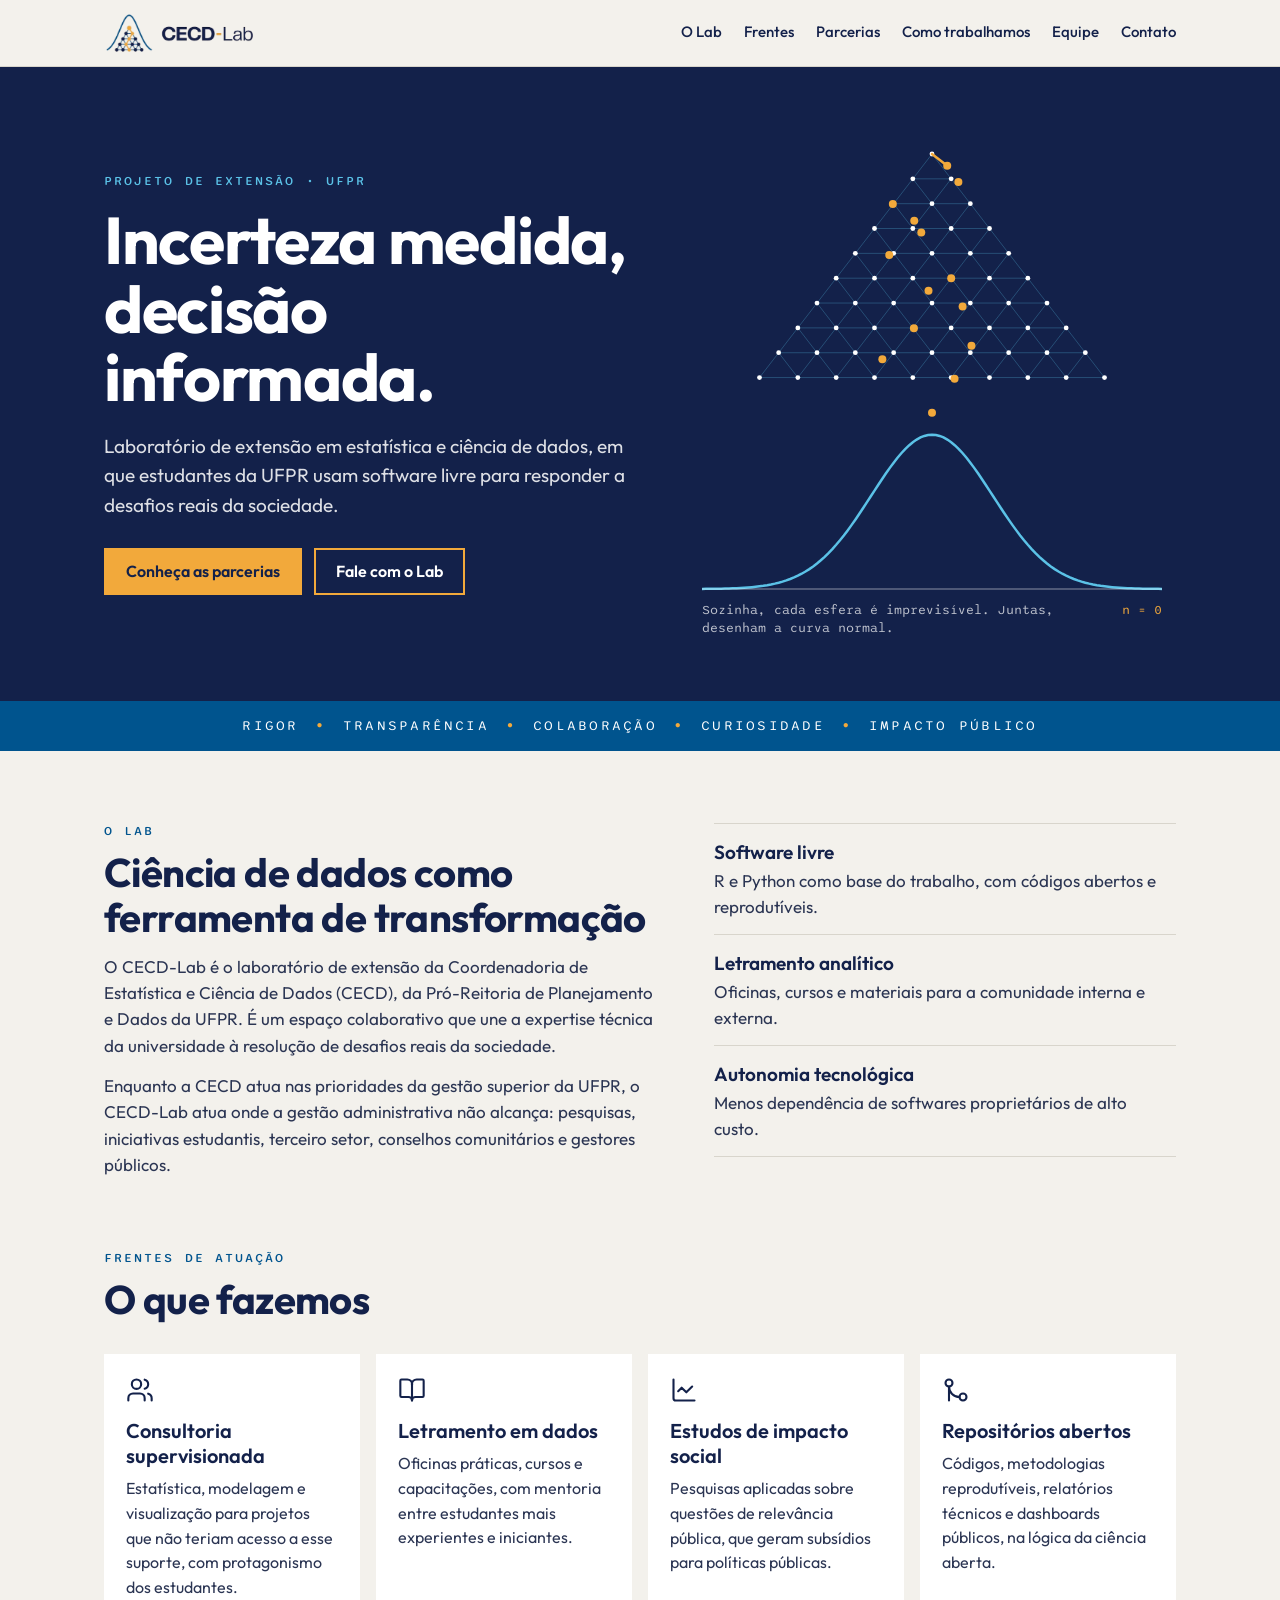
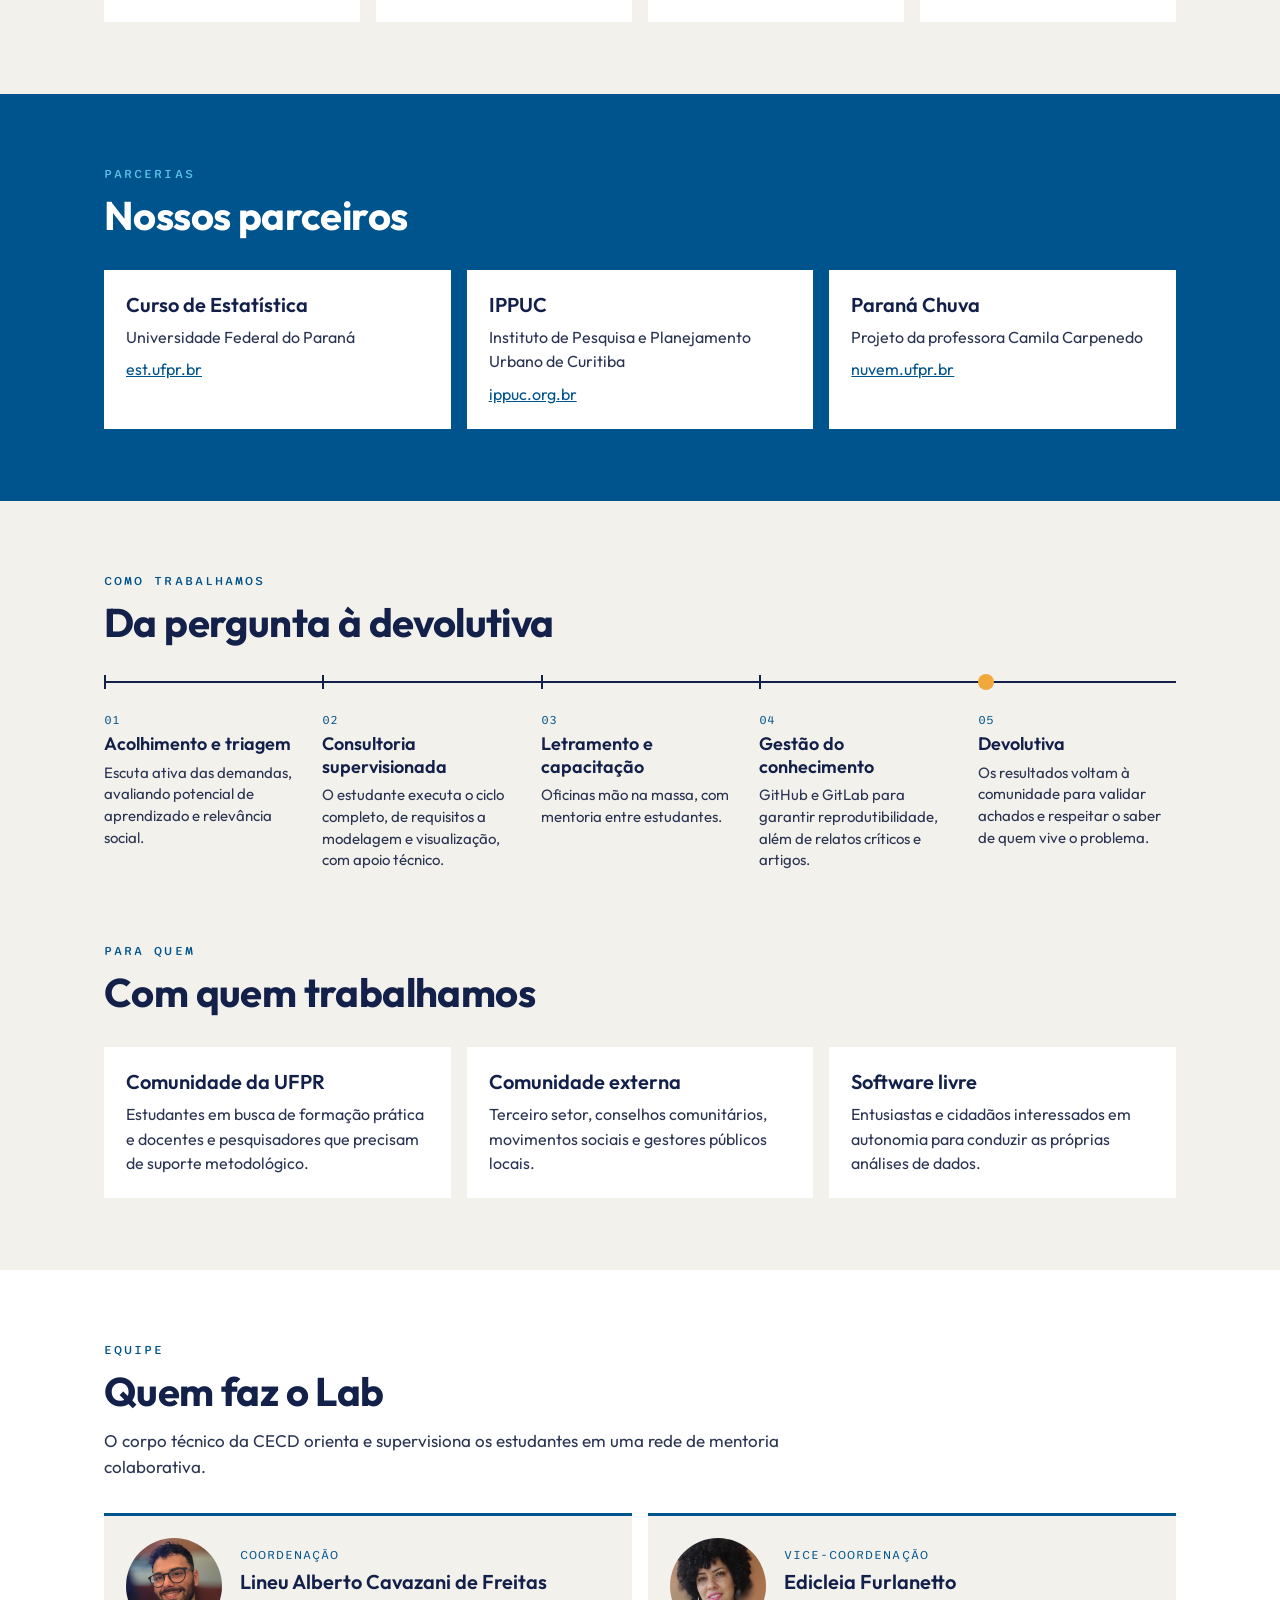
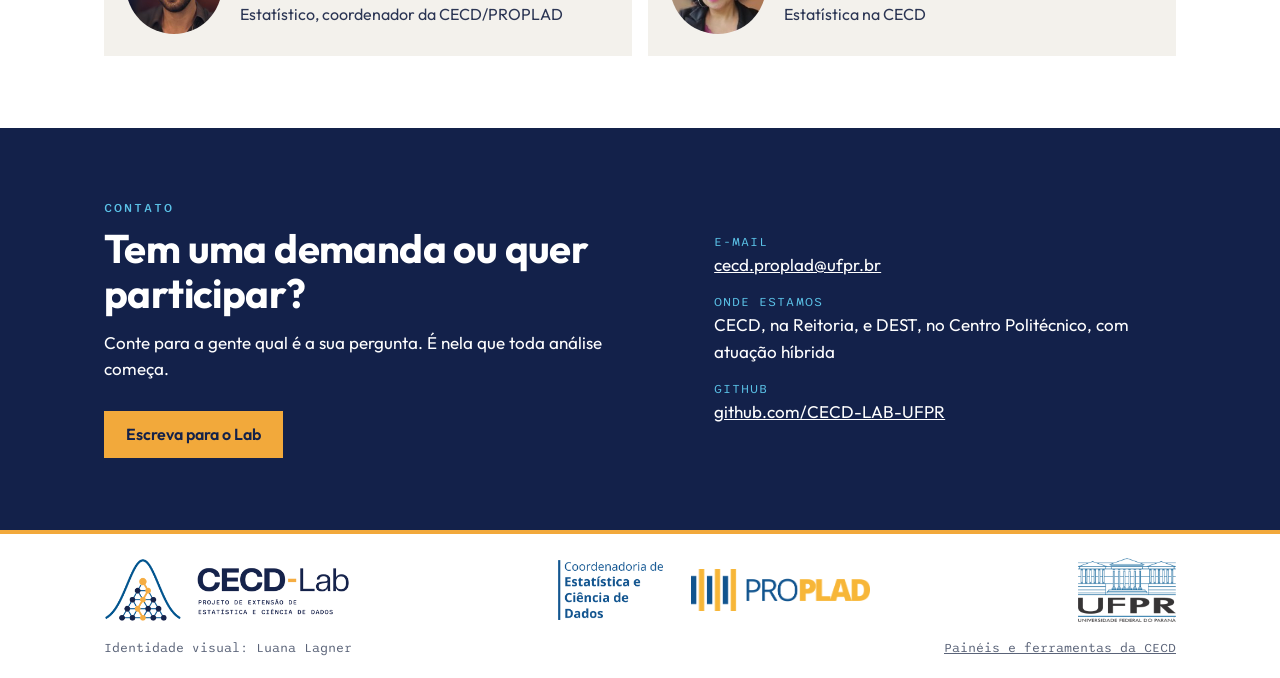
==== index.html @ baafb5f7 "Primeira versão da página do CECD-Lab" ====
<!DOCTYPE html>
<html lang="pt-BR">
<head>
<meta charset="UTF-8">
<meta name="viewport" content="width=device-width, initial-scale=1">
<title>CECD-Lab | UFPR</title>
<meta name="description" content="Laboratório de extensão em estatística e ciência de dados da UFPR. Incerteza medida, decisão informada.">
<meta property="og:title" content="CECD-Lab | UFPR">
<meta property="og:description" content="Laboratório de extensão em estatística e ciência de dados da UFPR. Incerteza medida, decisão informada.">
<meta property="og:image" content="https://cecd-lab-ufpr.github.io/imgs/og.png">
<meta property="og:url" content="https://cecd-lab-ufpr.github.io/">
<meta property="og:type" content="website">
<link rel="icon" type="image/png" href="imgs/favicon.png">
<!-- Página de apresentação do CECD-Lab, publicada pelo GitHub Pages.
     Visual: proposta de identidade de Luana Lagner (nov/2026), ainda em aprovação.
     Os logos em imgs/ foram recortados do PDF da proposta: troque pelos SVG quando saírem.
     A fonte Creato Display não está no Google Fonts: a página usa Outfit até o arquivo da fonte ser incluído. -->
<link rel="preconnect" href="https://fonts.googleapis.com">
<link rel="preconnect" href="https://fonts.gstatic.com" crossorigin>
<link rel="stylesheet" href="https://fonts.googleapis.com/css2?family=Outfit:wght@400;500;600;700&family=Sono:wght@400;500&display=swap">
<style>
:root {
  --papel: #f3f1ec;
  --azul: #00548e;
  --marinho: #13214a;
  --ciano: #5bc2e7;
  --ambar: #f2a93b;
  --branco: #fff;
  --texto: #2b3553;
  --linha: #d8d5cc;
  --titulo: 'Creato Display', 'Outfit', system-ui, -apple-system, 'Segoe UI', Roboto, sans-serif;
  --mono: 'Sono', ui-monospace, 'Cascadia Mono', Consolas, monospace;
}
*, *::before, *::after { box-sizing: border-box; }
html { scroll-behavior: smooth; scroll-padding-top: 84px; }
html, body { margin: 0; padding: 0; }
body { font-family: var(--titulo); font-size: 17px; line-height: 1.55; color: var(--texto); background: var(--papel); }
h1, h2, h3, p, ul, ol { margin: 0; padding: 0; }
ul, ol { list-style: none; }
img { display: block; max-width: 100%; }
a { color: inherit; }
a:focus-visible { outline: 2px solid var(--ambar); outline-offset: 3px; }

.limite { width: 100%; max-width: 1120px; margin: 0 auto; padding: 0 24px; }
.rotulo { font-family: var(--mono); font-size: 13px; font-weight: 500; line-height: 1.3; letter-spacing: 0.16em; text-transform: uppercase; color: var(--azul); }
.secao { padding: 72px 0; }
.secao h2 { margin-top: 10px; font-size: clamp(30px, 4vw, 40px); font-weight: 700; line-height: 1.12; letter-spacing: -0.015em; color: var(--marinho); }
.abertura { max-width: 62ch; margin-top: 14px; }

/* Cabeçalho */
.topo { position: sticky; top: 0; z-index: 10; background: var(--papel); border-bottom: 1px solid var(--linha); }
.topo .limite { display: flex; flex-wrap: wrap; align-items: center; justify-content: space-between; gap: 8px 28px; padding-top: 12px; padding-bottom: 12px; }
.topo img { width: auto; height: 42px; }
.menu { display: flex; flex-wrap: wrap; gap: 2px 22px; }
.menu a { padding: 2px 0; font-size: 15px; font-weight: 500; color: var(--marinho); text-decoration: none; border-bottom: 2px solid transparent; }
.menu a:hover { border-bottom-color: var(--ambar); }

/* Abertura */
.capa { color: var(--branco); background: var(--marinho); }
.capa .limite { display: grid; grid-template-columns: minmax(0, 1.1fr) minmax(0, 1fr); align-items: center; gap: 48px; padding-top: 64px; padding-bottom: 64px; }
.capa .rotulo { color: var(--ciano); }
.capa h1 { margin-top: 16px; font-size: clamp(40px, 6vw, 66px); font-weight: 700; line-height: 1.04; letter-spacing: -0.02em; }
.capa p.chamada { max-width: 34em; margin-top: 20px; font-size: 19px; color: rgba(255, 255, 255, 0.86); }
.acoes { display: flex; flex-wrap: wrap; gap: 12px; margin-top: 28px; }
.botao { display: inline-block; padding: 11px 20px; font-size: 16px; font-weight: 600; line-height: 1.3; text-decoration: none; border: 2px solid var(--ambar); }
.botao-cheio { color: var(--marinho); background: var(--ambar); }
.botao-cheio:hover { background: #f7bd63; border-color: #f7bd63; }
.botao-vazado { color: var(--branco); }
.botao-vazado:hover { color: var(--marinho); background: var(--ambar); }
.tabuleiro { margin: 0; }
.tabuleiro canvas { display: block; width: 100%; max-width: 460px; aspect-ratio: 1 / 1; margin: 0 auto; }
.tabuleiro figcaption { display: flex; align-items: baseline; justify-content: space-between; gap: 16px; max-width: 460px; margin: 10px auto 0; font-family: var(--mono); font-size: 13px; line-height: 1.4; color: rgba(255, 255, 255, 0.72); }
.tabuleiro output { flex-shrink: 0; color: var(--ambar); }

/* Valores */
.valores { font-family: var(--mono); font-size: 14px; letter-spacing: 0.16em; text-transform: uppercase; color: var(--branco); background: var(--azul); }
.valores ul { display: flex; flex-wrap: wrap; justify-content: center; gap: 6px 0; padding: 14px 0; }
.valores li:not(:last-child)::after { content: "●"; margin: 0 18px; font-size: 10px; vertical-align: 2px; color: var(--ambar); }

/* O Lab */
.duas-colunas { display: grid; grid-template-columns: minmax(0, 1.2fr) minmax(0, 1fr); gap: 56px; align-items: start; }
.duas-colunas p + p { margin-top: 14px; }
.pilares li { padding: 14px 0; border-top: 1px solid var(--linha); }
.pilares li:last-child { border-bottom: 1px solid var(--linha); }
.pilares strong { display: block; font-size: 19px; font-weight: 600; color: var(--marinho); }

/* Cartões */
.grade { display: grid; gap: 16px; margin-top: 32px; }
.grade-4 { grid-template-columns: repeat(4, minmax(0, 1fr)); }
.grade-3 { grid-template-columns: repeat(3, minmax(0, 1fr)); }
.grade-2 { grid-template-columns: repeat(2, minmax(0, 1fr)); }
.cartao { padding: 22px; background: var(--branco); }
.cartao h3 { font-size: 20px; font-weight: 600; line-height: 1.25; color: var(--marinho); }
.cartao p { margin-top: 8px; font-size: 16px; }
.icone { display: block; width: 28px; height: 28px; margin-bottom: 14px; fill: none; stroke: var(--marinho); stroke-width: 1.8; stroke-linecap: round; stroke-linejoin: round; }

/* Parcerias */
.parcerias { color: var(--branco); background: var(--azul); }
.parcerias .rotulo { color: var(--ciano); }
.parcerias h2 { color: var(--branco); }
.parcerias .cartao { color: var(--texto); }
.parcerias .cartao a { color: var(--azul); }

/* Como trabalhamos: régua com o marcador âmbar no último passo */
.regua { display: grid; grid-template-columns: repeat(5, minmax(0, 1fr)); gap: 20px; margin-top: 36px; border-top: 2px solid var(--marinho); }
.regua li { position: relative; padding-top: 22px; }
.regua li::before { content: ""; position: absolute; top: -8px; left: 0; width: 2px; height: 14px; background: var(--marinho); }
.regua li:last-child::before { top: -9px; width: 16px; height: 16px; background: var(--ambar); border-radius: 50%; }
.regua .passo { font-family: var(--mono); font-size: 13px; color: var(--azul); }
.regua strong { display: block; margin-top: 2px; font-size: 18px; font-weight: 600; line-height: 1.25; color: var(--marinho); }
.regua p { margin-top: 6px; font-size: 15px; line-height: 1.45; }

/* Equipe */
.equipe { background: var(--branco); }
.pessoa { display: flex; align-items: center; gap: 18px; border-top: 3px solid var(--azul); background: var(--papel); }
.pessoa img { flex-shrink: 0; width: 96px; height: 96px; object-fit: cover; border-radius: 50%; }
.pessoa .funcao { margin: 0 0 4px; font-family: var(--mono); font-size: 13px; letter-spacing: 0.08em; text-transform: uppercase; color: var(--azul); }

/* Contato */
.contato { color: var(--branco); background: var(--marinho); }
.contato .rotulo { color: var(--ciano); }
.contato h2 { color: var(--branco); }
.contato .duas-colunas { align-items: center; }
.contato dl { margin: 0; }
.contato dt { font-family: var(--mono); font-size: 13px; letter-spacing: 0.08em; text-transform: uppercase; color: var(--ciano); }
.contato dd { margin: 0 0 14px; }
.contato dd:last-child { margin-bottom: 0; }
.contato dd a { color: var(--branco); }

/* Rodapé: UFPR à direita, no mesmo tamanho do CECD-Lab */
.rodape { background: var(--branco); border-top: 4px solid var(--ambar); }
.logos { display: flex; flex-wrap: wrap; align-items: center; justify-content: space-between; gap: 20px 32px; padding-top: 24px; padding-bottom: 16px; }
.logos img { width: auto; height: 64px; }
.logos .apoio { display: flex; flex-wrap: wrap; align-items: center; gap: 16px 28px; }
.logos .apoio img { height: 42px; }
.logos .apoio .logo-cecd { height: 60px; }
.creditos { display: flex; flex-wrap: wrap; justify-content: space-between; gap: 4px 24px; padding-bottom: 20px; font-family: var(--mono); font-size: 13px; color: #5a6378; }

@media (max-width: 960px) {
  .capa .limite, .duas-colunas { grid-template-columns: minmax(0, 1fr); gap: 36px; }
  .grade-4 { grid-template-columns: repeat(2, minmax(0, 1fr)); }
  .grade-3 { grid-template-columns: minmax(0, 1fr); }
  .regua { grid-template-columns: minmax(0, 1fr); gap: 0; margin-left: 8px; border-top: 0; border-left: 2px solid var(--marinho); }
  .regua li { padding: 0 0 22px 22px; }
  .regua li:last-child { padding-bottom: 0; }
  .regua li::before { top: 8px; left: -8px; width: 14px; height: 2px; }
  .regua li:last-child::before { top: 4px; left: -9px; width: 16px; height: 16px; }
}
@media (max-width: 760px) {
  html { scroll-padding-top: 12px; }
  body { font-size: 16px; }
  .limite { padding: 0 16px; }
  .topo { position: static; }
  .topo .limite { padding-top: 10px; padding-bottom: 10px; }
  .menu { gap: 2px 16px; }
  .capa .limite { padding-top: 40px; padding-bottom: 40px; }
  .capa p.chamada { font-size: 17px; }
  .secao { padding: 48px 0; }
  .grade-4, .grade-2 { grid-template-columns: minmax(0, 1fr); }
  .valores { font-size: 12px; letter-spacing: 0.1em; }
  .valores li:not(:last-child)::after { margin: 0 10px; }
  .logos img { height: 48px; }
  .logos .apoio { order: 3; width: 100%; }
  .logos .apoio img { height: 32px; }
  .logos .apoio .logo-cecd { height: 48px; }
}
@media (prefers-reduced-motion: reduce) {
  html { scroll-behavior: auto; }
}
</style>
</head>
<body>

<header class="topo">
  <div class="limite">
    <a href="#inicio"><img src="imgs/logo_lab_reduzido.png" alt="CECD-Lab" width="151" height="42"></a>
    <nav class="menu" aria-label="Seções da página">
      <a href="#lab">O Lab</a>
      <a href="#frentes">Frentes</a>
      <a href="#parcerias">Parcerias</a>
      <a href="#metodo">Como trabalhamos</a>
      <a href="#equipe">Equipe</a>
      <a href="#contato">Contato</a>
    </nav>
  </div>
</header>

<main id="inicio">

  <section class="capa">
    <div class="limite">
      <div>
        <p class="rotulo">Projeto de extensão · UFPR</p>
        <h1>Incerteza medida, decisão informada.</h1>
        <p class="chamada">Laboratório de extensão em estatística e ciência de dados, em que estudantes da UFPR usam software livre para responder a desafios reais da sociedade.</p>
        <div class="acoes">
          <a class="botao botao-cheio" href="#parcerias">Conheça as parcerias</a>
          <a class="botao botao-vazado" href="#contato">Fale com o Lab</a>
        </div>
      </div>
      <figure class="tabuleiro">
        <canvas id="galton" role="img" aria-label="Tabuleiro de Galton: esferas caem por uma malha de pinos e, juntas, formam a curva normal."></canvas>
        <figcaption><span>Sozinha, cada esfera é imprevisível. Juntas, desenham a curva normal.</span><output id="galton-n" aria-hidden="true"></output></figcaption>
      </figure>
    </div>
  </section>

  <div class="valores">
    <div class="limite">
      <ul>
        <li>Rigor</li><li>Transparência</li><li>Colaboração</li><li>Curiosidade</li><li>Impacto público</li>
      </ul>
    </div>
  </div>

  <section class="secao" id="lab">
    <div class="limite duas-colunas">
      <div>
        <p class="rotulo">O Lab</p>
        <h2>Ciência de dados como ferramenta de transformação</h2>
        <p class="abertura">O CECD-Lab é o laboratório de extensão da Coordenadoria de Estatística e Ciência de Dados (CECD), da Pró-Reitoria de Planejamento e Dados da UFPR. É um espaço colaborativo que une a expertise técnica da universidade à resolução de desafios reais da sociedade.</p>
        <p>Enquanto a CECD atua nas prioridades da gestão superior da UFPR, o CECD-Lab atua onde a gestão administrativa não alcança: pesquisas, iniciativas estudantis, terceiro setor, conselhos comunitários e gestores públicos.</p>
      </div>
      <ul class="pilares">
        <li><strong>Software livre</strong>R e Python como base do trabalho, com códigos abertos e reprodutíveis.</li>
        <li><strong>Letramento analítico</strong>Oficinas, cursos e materiais para a comunidade interna e externa.</li>
        <li><strong>Autonomia tecnológica</strong>Menos dependência de softwares proprietários de alto custo.</li>
      </ul>
    </div>
  </section>

  <section class="secao" id="frentes" style="padding-top: 0">
    <div class="limite">
      <p class="rotulo">Frentes de atuação</p>
      <h2>O que fazemos</h2>
      <div class="grade grade-4">
        <article class="cartao">
          <svg class="icone" viewBox="0 0 24 24" aria-hidden="true"><path d="M16 21v-2a4 4 0 0 0-4-4H6a4 4 0 0 0-4 4v2"/><circle cx="9" cy="7" r="4"/><path d="M22 21v-2a4 4 0 0 0-3-3.87"/><path d="M16 3.13a4 4 0 0 1 0 7.75"/></svg>
          <h3>Consultoria supervisionada</h3>
          <p>Estatística, modelagem e visualização para projetos que não teriam acesso a esse suporte, com protagonismo dos estudantes.</p>
        </article>
        <article class="cartao">
          <svg class="icone" viewBox="0 0 24 24" aria-hidden="true"><path d="M12 7v14"/><path d="M3 18a1 1 0 0 1-1-1V4a1 1 0 0 1 1-1h5a4 4 0 0 1 4 4 4 4 0 0 1 4-4h5a1 1 0 0 1 1 1v13a1 1 0 0 1-1 1h-6a3 3 0 0 0-3 3 3 3 0 0 0-3-3z"/></svg>
          <h3>Letramento em dados</h3>
          <p>Oficinas práticas, cursos e capacitações, com mentoria entre estudantes mais experientes e iniciantes.</p>
        </article>
        <article class="cartao">
          <svg class="icone" viewBox="0 0 24 24" aria-hidden="true"><path d="M3 3v16a2 2 0 0 0 2 2h16"/><path d="m19 9-5 5-4-4-3 3"/></svg>
          <h3>Estudos de impacto social</h3>
          <p>Pesquisas aplicadas sobre questões de relevância pública, que geram subsídios para políticas públicas.</p>
        </article>
        <article class="cartao">
          <svg class="icone" viewBox="0 0 24 24" aria-hidden="true"><circle cx="18" cy="18" r="3"/><circle cx="6" cy="6" r="3"/><path d="M6 21V9a9 9 0 0 0 9 9"/></svg>
          <h3>Repositórios abertos</h3>
          <p>Códigos, metodologias reprodutíveis, relatórios técnicos e dashboards públicos, na lógica da ciência aberta.</p>
        </article>
      </div>
    </div>
  </section>

  <section class="secao parcerias" id="parcerias">
    <div class="limite">
      <p class="rotulo">Parcerias</p>
      <h2>Nossos parceiros</h2>
      <div class="grade grade-3">
        <article class="cartao">
          <h3>Curso de Estatística</h3>
          <p>Universidade Federal do Paraná</p>
          <p><a href="http://www.est.ufpr.br/">est.ufpr.br</a></p>
        </article>
        <article class="cartao">
          <h3>IPPUC</h3>
          <p>Instituto de Pesquisa e Planejamento Urbano de Curitiba</p>
          <p><a href="https://www.ippuc.org.br/">ippuc.org.br</a></p>
        </article>
        <article class="cartao">
          <h3>Paraná Chuva</h3>
          <p>Projeto da professora Camila Carpenedo</p>
          <p><a href="https://nuvem.ufpr.br/">nuvem.ufpr.br</a></p>
        </article>
      </div>
    </div>
  </section>

  <section class="secao" id="metodo">
    <div class="limite">
      <p class="rotulo">Como trabalhamos</p>
      <h2>Da pergunta à devolutiva</h2>
      <ol class="regua">
        <li><span class="passo">01</span><strong>Acolhimento e triagem</strong><p>Escuta ativa das demandas, avaliando potencial de aprendizado e relevância social.</p></li>
        <li><span class="passo">02</span><strong>Consultoria supervisionada</strong><p>O estudante executa o ciclo completo, de requisitos a modelagem e visualização, com apoio técnico.</p></li>
        <li><span class="passo">03</span><strong>Letramento e capacitação</strong><p>Oficinas mão na massa, com mentoria entre estudantes.</p></li>
        <li><span class="passo">04</span><strong>Gestão do conhecimento</strong><p>GitHub e GitLab para garantir reprodutibilidade, além de relatos críticos e artigos.</p></li>
        <li><span class="passo">05</span><strong>Devolutiva</strong><p>Os resultados voltam à comunidade para validar achados e respeitar o saber de quem vive o problema.</p></li>
      </ol>
    </div>
  </section>

  <section class="secao" id="publico" style="padding-top: 0">
    <div class="limite">
      <p class="rotulo">Para quem</p>
      <h2>Com quem trabalhamos</h2>
      <div class="grade grade-3">
        <article class="cartao">
          <h3>Comunidade da UFPR</h3>
          <p>Estudantes em busca de formação prática e docentes e pesquisadores que precisam de suporte metodológico.</p>
        </article>
        <article class="cartao">
          <h3>Comunidade externa</h3>
          <p>Terceiro setor, conselhos comunitários, movimentos sociais e gestores públicos locais.</p>
        </article>
        <article class="cartao">
          <h3>Software livre</h3>
          <p>Entusiastas e cidadãos interessados em autonomia para conduzir as próprias análises de dados.</p>
        </article>
      </div>
    </div>
  </section>

  <section class="secao equipe" id="equipe">
    <div class="limite">
      <p class="rotulo">Equipe</p>
      <h2>Quem faz o Lab</h2>
      <p class="abertura">O corpo técnico da CECD orienta e supervisiona os estudantes em uma rede de mentoria colaborativa.</p>
      <div class="grade grade-2">
        <article class="cartao pessoa">
          <img src="imgs/equipe_lineu.jpg" alt="Foto de Lineu Alberto Cavazani de Freitas" width="96" height="96">
          <div>
            <p class="funcao">Coordenação</p>
            <h3>Lineu Alberto Cavazani de Freitas</h3>
            <p>Estatístico, coordenador da CECD/PROPLAD</p>
          </div>
        </article>
        <article class="cartao pessoa">
          <img src="imgs/equipe_edicleia.jpg" alt="Foto de Edicleia Furlanetto" width="96" height="96">
          <div>
            <p class="funcao">Vice-coordenação</p>
            <h3>Edicleia Furlanetto</h3>
            <p>Estatística na CECD</p>
          </div>
        </article>
      </div>
    </div>
  </section>

  <section class="secao contato" id="contato">
    <div class="limite duas-colunas">
      <div>
        <p class="rotulo">Contato</p>
        <h2>Tem uma demanda ou quer participar?</h2>
        <p class="abertura">Conte para a gente qual é a sua pergunta. É nela que toda análise começa.</p>
        <div class="acoes"><a class="botao botao-cheio" href="mailto:cecd.proplad@ufpr.br">Escreva para o Lab</a></div>
      </div>
      <dl>
        <dt>E-mail</dt>
        <dd><a href="mailto:cecd.proplad@ufpr.br">cecd.proplad@ufpr.br</a></dd>
        <dt>Onde estamos</dt>
        <dd>CECD, na Reitoria, e DEST, no Centro Politécnico, com atuação híbrida</dd>
        <dt>GitHub</dt>
        <dd><a href="https://github.com/CECD-LAB-UFPR">github.com/CECD-LAB-UFPR</a></dd>
      </dl>
    </div>
  </section>

</main>

<footer class="rodape">
  <div class="limite logos">
    <img src="imgs/logo_lab.png" alt="CECD-Lab: projeto de extensão de estatística e ciência de dados" width="246" height="64">
    <div class="apoio">
      <img class="logo-cecd" src="imgs/logo_cecd.png" alt="Coordenadoria de Estatística e Ciência de Dados">
      <img src="imgs/logo_proplad.png" alt="Pró-Reitoria de Planejamento e Dados">
    </div>
    <img src="imgs/logo_ufpr.png" alt="Universidade Federal do Paraná">
  </div>
  <div class="limite creditos">
    <span>Identidade visual: Luana Lagner</span>
    <a href="https://cecdapps.ufpr.br/">Painéis e ferramentas da CECD</a>
  </div>
</footer>

<script>
/* Tabuleiro de Galton: cada esfera escolhe esquerda ou direita em cada linha de pinos.
   Os resultados são sorteados de verdade; a curva ciano é a distribuição esperada. */
(function () {
  var tela = document.getElementById('galton');
  var rotuloN = document.getElementById('galton-n');
  if (!tela || !tela.getContext) return;
  var ctx = tela.getContext('2d');
  var LINHAS = 10, TOTAL = 320, INTERVALO = 85, VELOCIDADE = 0.0085, PAUSA = 4500;
  var CIANO = '#5bc2e7', AMBAR = '#f2a93b';
  var parado = window.matchMedia('(prefers-reduced-motion: reduce)').matches;

  // Probabilidades binomiais (n = LINHAS, p = 0,5)
  var prob = [1];
  for (var i = 1; i <= LINHAS; i++) prob.push(prob[i - 1] * (LINHAS - i + 1) / i);
  prob = prob.map(function (c) { return c / Math.pow(2, LINHAS); });
  var pMax = Math.max.apply(null, prob);

  var L, A, dx, topoY, passoY, baseY, alturaMax;
  function medir() {
    var r = tela.getBoundingClientRect(), dpr = Math.min(window.devicePixelRatio || 1, 2);
    L = r.width; A = r.height;
    tela.width = Math.round(L * dpr); tela.height = Math.round(A * dpr);
    ctx.setTransform(dpr, 0, 0, dpr, 0, 0);
    dx = L / (LINHAS + 2);
    topoY = A * 0.05; passoY = A * 0.054;
    baseY = A - 2;
    alturaMax = baseY - (topoY + LINHAS * passoY) - 6;
  }
  function pino(linha, col) { return { x: L / 2 + (col - linha / 2) * dx, y: topoY + linha * passoY }; }
  function altura(contagem) { return contagem / (TOTAL * pMax * 1.2) * alturaMax; }

  var contagem, bolas, lancadas, ultima, espera;
  function iniciar() {
    contagem = prob.map(function () { return 0; });
    bolas = []; lancadas = 0; ultima = null; espera = 0;
  }
  function lancar() {
    var caminho = [];
    for (var k = 0; k < LINHAS; k++) caminho.push(Math.random() < 0.5 ? 0 : 1);
    var b = { caminho: caminho, t: 0 };
    bolas.push(b); ultima = b; lancadas++;
  }
  function coluna(b, passos) {
    var c = 0;
    for (var k = 0; k < passos; k++) c += b.caminho[k];
    return c;
  }
  function posicao(b) {
    if (b.t >= LINHAS) {
      var fim = pino(LINHAS, coluna(b, LINHAS));
      return { x: fim.x, y: fim.y + (b.t - LINHAS) * passoY * 1.6 };
    }
    var n = Math.floor(b.t), f = b.t - n;
    var a = pino(n, coluna(b, n)), z = pino(n + 1, coluna(b, n + 1));
    var e = f * f * (3 - 2 * f);
    return { x: a.x + (z.x - a.x) * e, y: a.y + (z.y - a.y) * f - Math.sin(f * Math.PI) * passoY * 0.3 };
  }

  function desenhar() {
    ctx.clearRect(0, 0, L, A);
    var r, c, p, q;
    // Malha triangular, como no símbolo
    ctx.lineWidth = 1; ctx.strokeStyle = 'rgba(91, 194, 231, 0.28)'; ctx.beginPath();
    for (r = 0; r < LINHAS; r++) for (c = 0; c <= r; c++) {
      p = pino(r, c);
      if (c < r) { q = pino(r, c + 1); ctx.moveTo(p.x, p.y); ctx.lineTo(q.x, q.y); }
      if (r < LINHAS - 1) {
        q = pino(r + 1, c); ctx.moveTo(p.x, p.y); ctx.lineTo(q.x, q.y);
        q = pino(r + 1, c + 1); ctx.moveTo(p.x, p.y); ctx.lineTo(q.x, q.y);
      }
    }
    ctx.stroke();
    ctx.fillStyle = '#fff';
    for (r = 0; r < LINHAS; r++) for (c = 0; c <= r; c++) {
      p = pino(r, c); ctx.beginPath(); ctx.arc(p.x, p.y, 2.4, 0, 6.3); ctx.fill();
    }
    // Barras com o resultado até agora
    var largura = dx * 0.74;
    ctx.fillStyle = 'rgba(91, 194, 231, 0.5)';
    contagem.forEach(function (n, k) {
      var x = pino(LINHAS, k).x, h = altura(n);
      ctx.fillRect(x - largura / 2, baseY - h, largura, h);
    });
    // Curva esperada
    var media = LINHAS / 2, dp = Math.sqrt(LINHAS) / 2;
    ctx.strokeStyle = CIANO; ctx.lineWidth = 2.5; ctx.lineCap = 'round'; ctx.beginPath();
    for (var v = -1; v <= LINHAS + 1.001; v += 0.1) {
      var d = Math.exp(-Math.pow(v - media, 2) / (2 * dp * dp)) / (dp * Math.sqrt(2 * Math.PI));
      var px = L / 2 + (v - media) * dx, py = baseY - altura(TOTAL * d);
      if (v === -1) ctx.moveTo(px, py); else ctx.lineTo(px, py);
    }
    ctx.stroke();
    ctx.strokeStyle = 'rgba(255, 255, 255, 0.5)'; ctx.lineWidth = 1;
    ctx.beginPath(); ctx.moveTo(0, baseY); ctx.lineTo(L, baseY); ctx.stroke();
    // Trajetória âmbar da esfera mais recente
    if (ultima && ultima.t < LINHAS) {
      var feitos = Math.floor(ultima.t), atual = posicao(ultima);
      ctx.strokeStyle = AMBAR; ctx.lineWidth = 2.5; ctx.beginPath();
      p = pino(0, 0); ctx.moveTo(p.x, p.y);
      for (r = 1; r <= feitos; r++) { p = pino(r, coluna(ultima, r)); ctx.lineTo(p.x, p.y); }
      ctx.lineTo(atual.x, atual.y); ctx.stroke();
    }
    ctx.fillStyle = AMBAR;
    bolas.forEach(function (b) {
      var o = posicao(b); ctx.beginPath(); ctx.arc(o.x, o.y, 4, 0, 6.3); ctx.fill();
    });
    var soma = contagem.reduce(function (a, b) { return a + b; }, 0);
    rotuloN.textContent = 'n = ' + soma;
  }

  var visivel = true, rodando = false, antes = 0, acumulado = 0;
  function quadro(agora) {
    if (!visivel) { rodando = false; return; }
    var dt = Math.min(agora - antes, 50); antes = agora;
    if (lancadas < TOTAL) {
      acumulado += dt;
      while (acumulado >= INTERVALO && lancadas < TOTAL) { lancar(); acumulado -= INTERVALO; }
    }
    bolas = bolas.filter(function (b) {
      b.t += dt * VELOCIDADE;
      if (b.t < LINHAS) return true;
      var k = coluna(b, LINHAS);
      if (posicao(b).y < baseY - altura(contagem[k])) return true;
      contagem[k]++;
      return false;
    });
    if (lancadas >= TOTAL && !bolas.length) {
      espera += dt;
      if (espera >= PAUSA) iniciar();
    }
    desenhar();
    requestAnimationFrame(quadro);
  }
  function ligar() {
    if (rodando || parado) return;
    rodando = true; antes = performance.now(); requestAnimationFrame(quadro);
  }

  medir(); iniciar();
  if (parado) {
    contagem = prob.map(function (p) { return Math.round(p * TOTAL); });
    desenhar();
  } else {
    if ('IntersectionObserver' in window) {
      new IntersectionObserver(function (itens) {
        visivel = itens[0].isIntersecting;
        if (visivel) ligar();
      }).observe(tela);
    }
    ligar();
  }
  window.addEventListener('resize', function () { medir(); desenhar(); });
})();
</script>

</body>
</html>
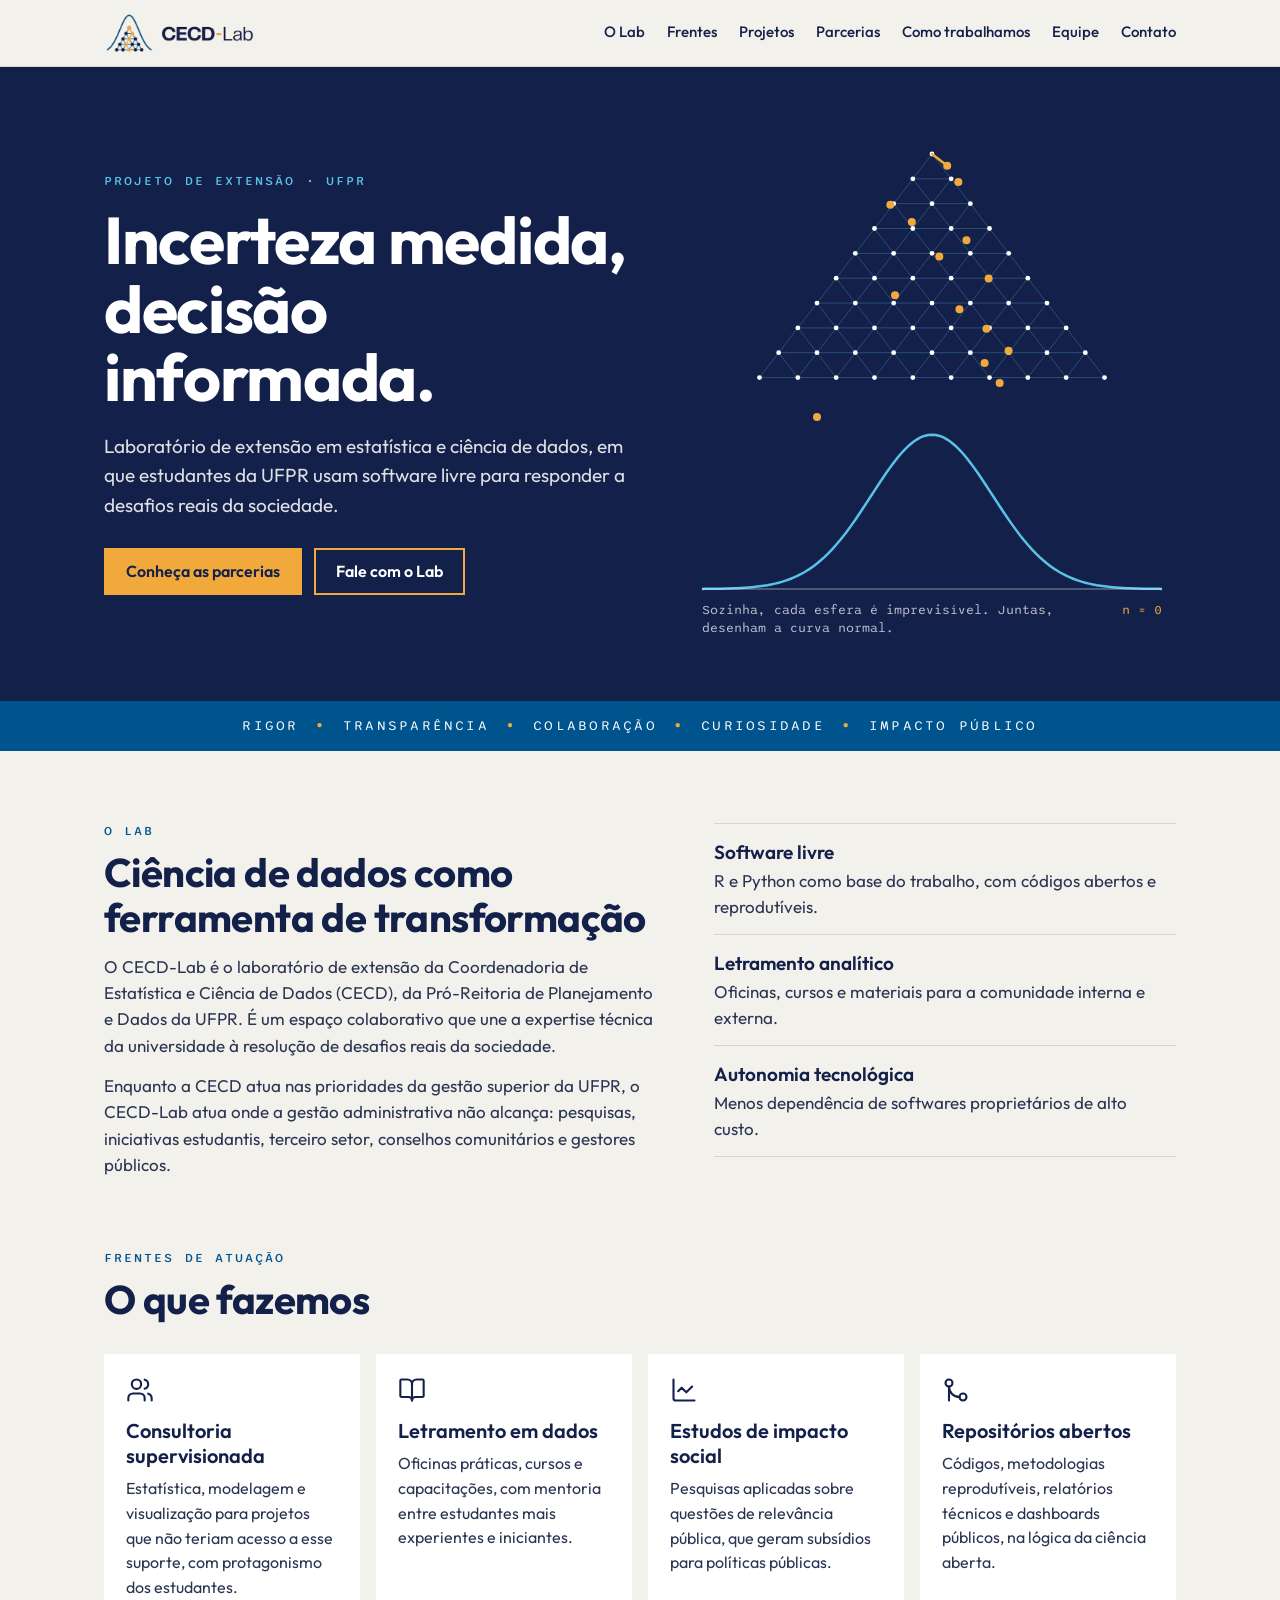
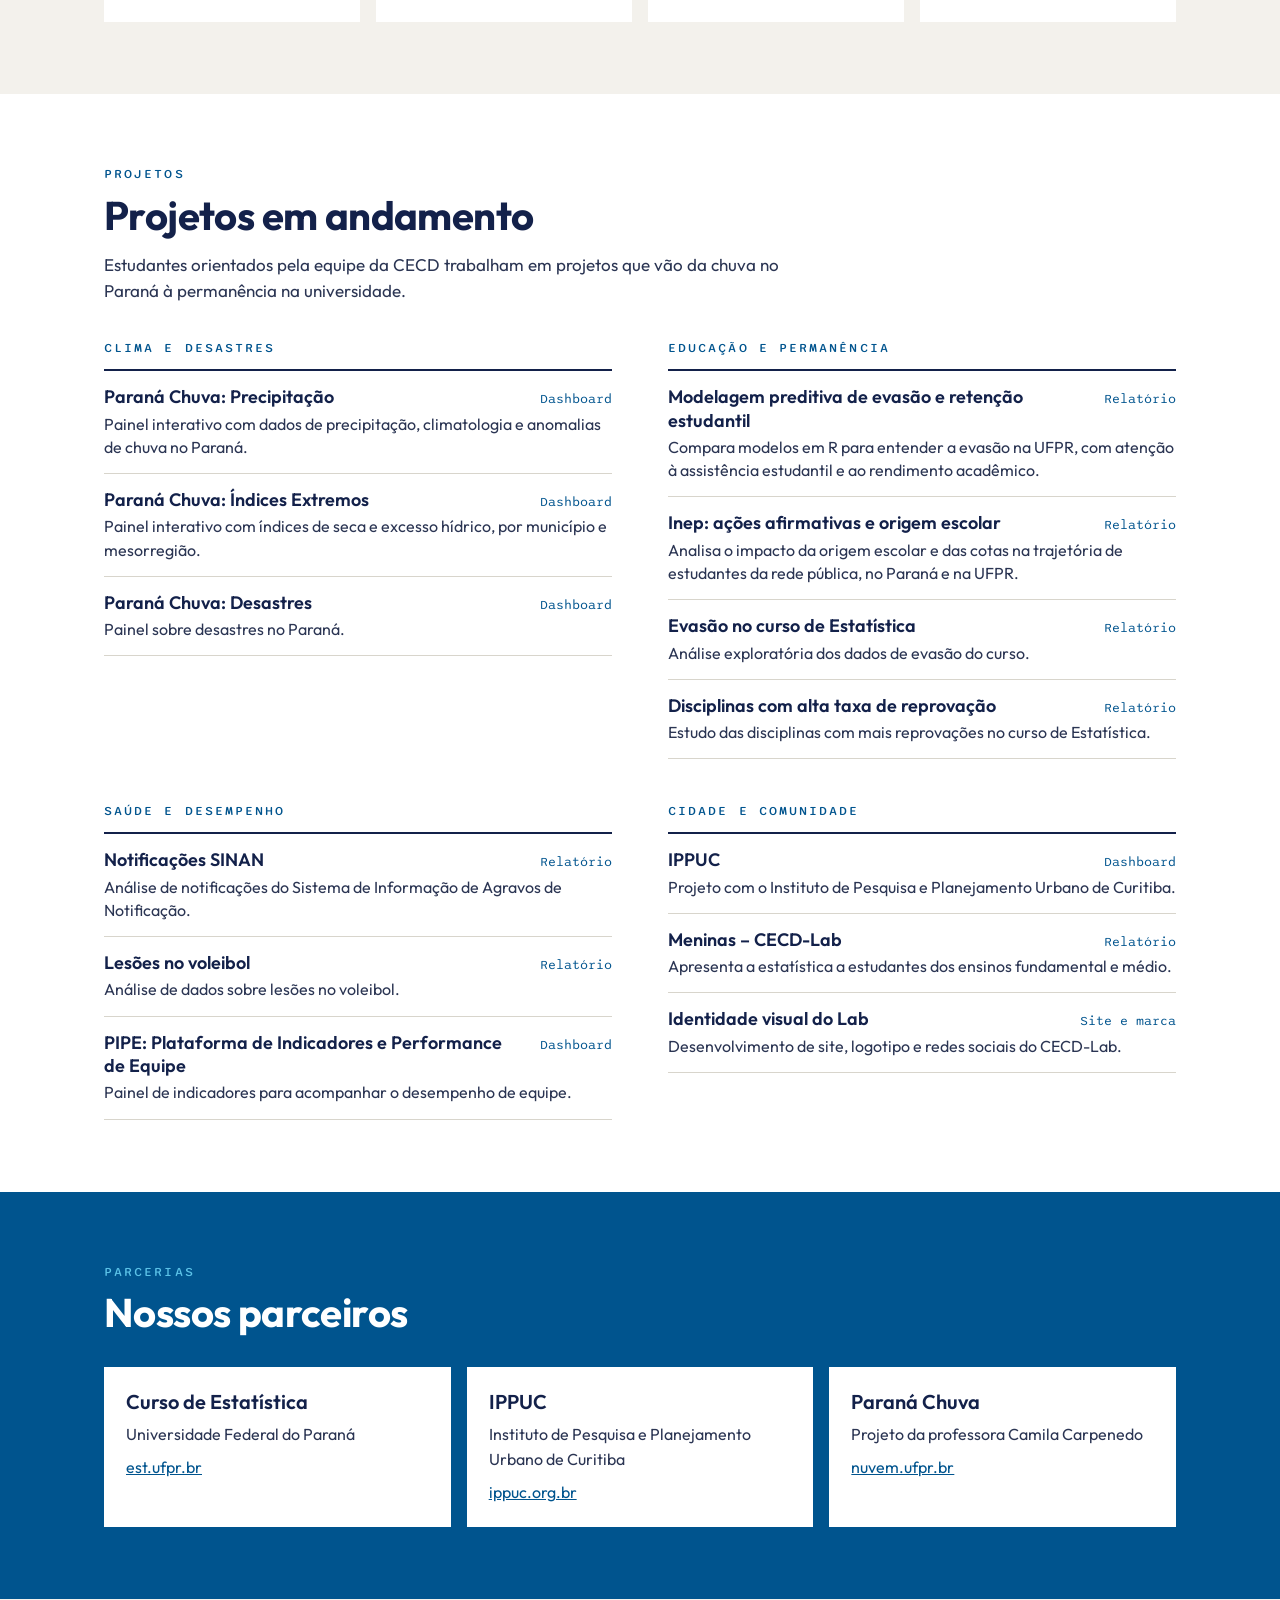
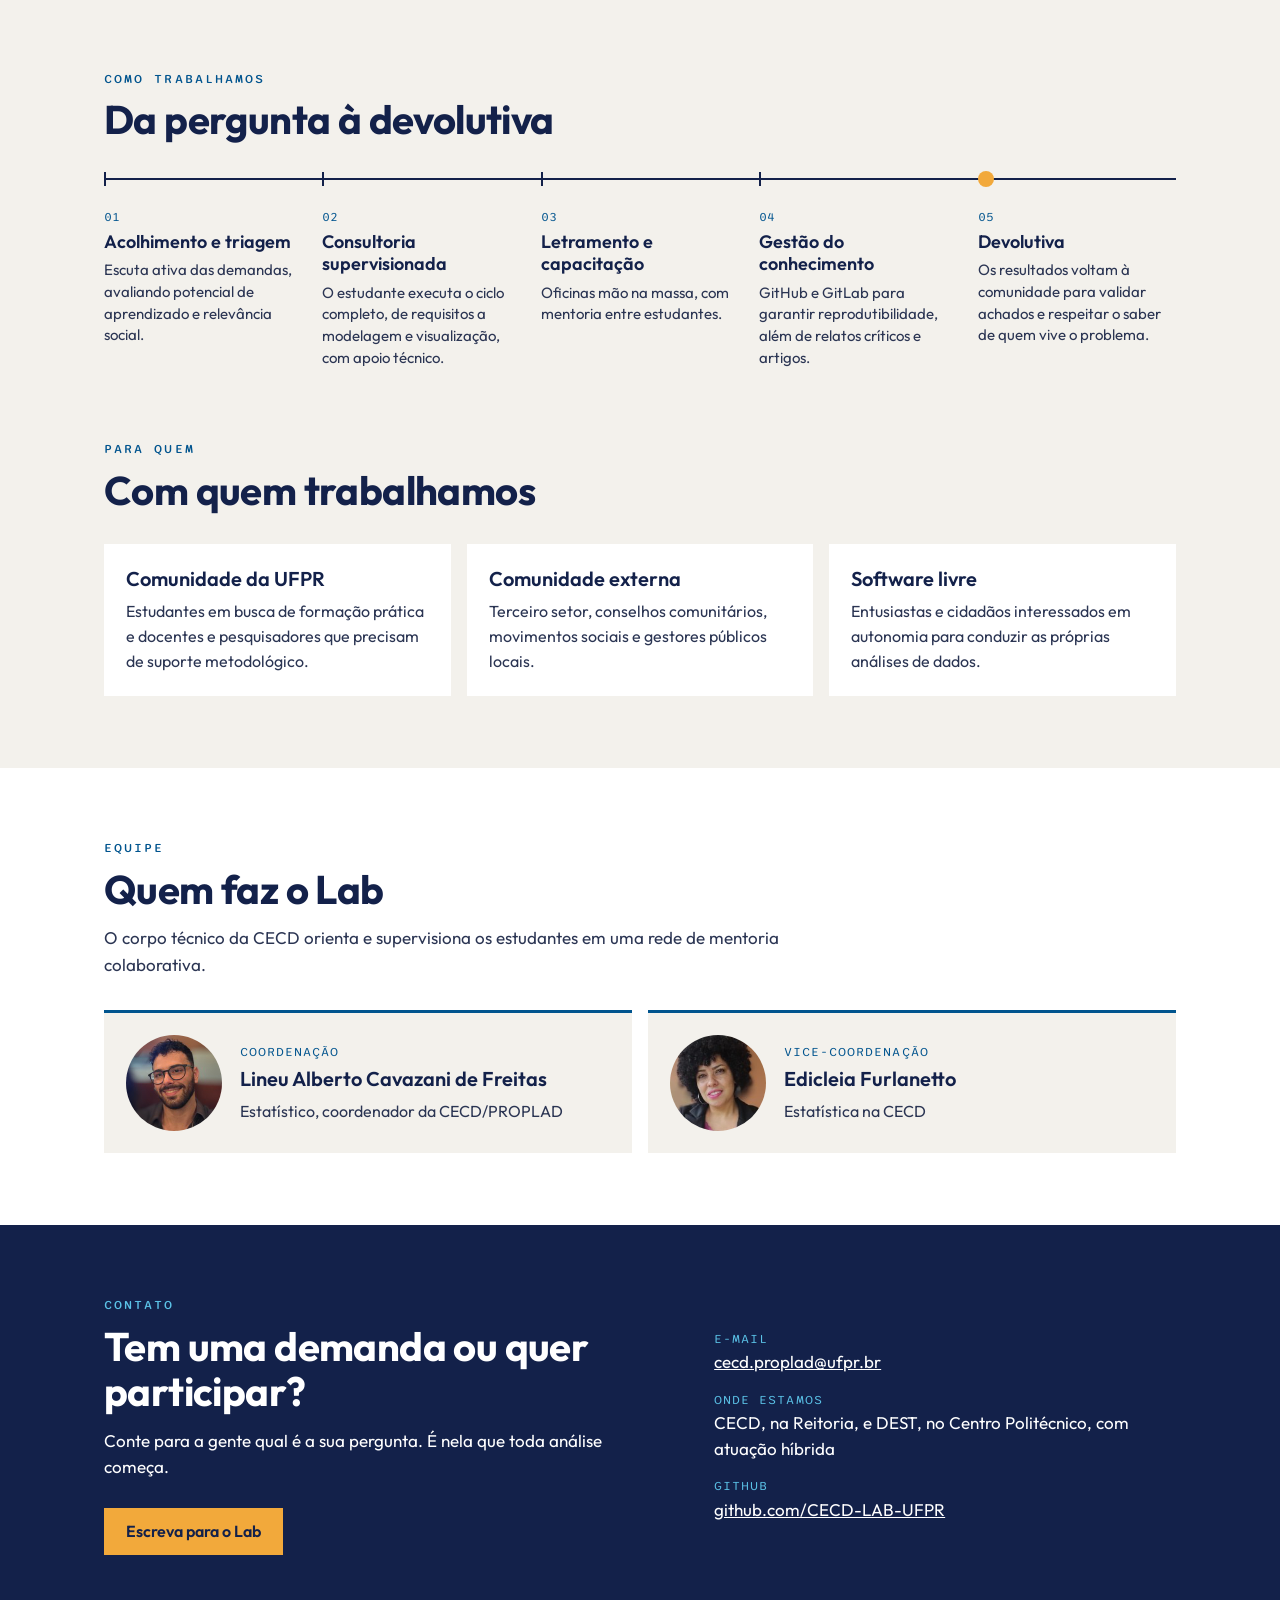
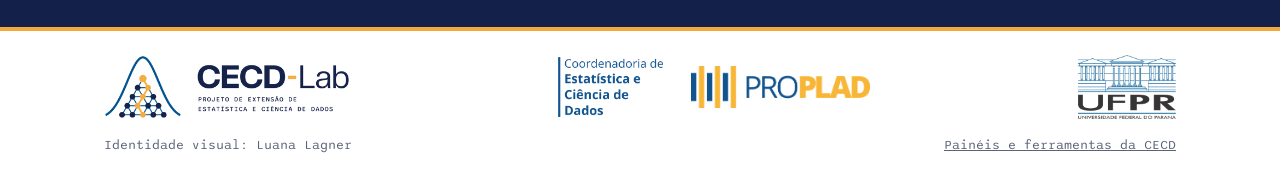
==== commit ce89aa79: "Adiciona seção de projetos em andamento" ====
--- a/index.html
+++ b/index.html
@@ -94,6 +94,17 @@
 .cartao p { margin-top: 8px; font-size: 16px; }
 .icone { display: block; width: 28px; height: 28px; margin-bottom: 14px; fill: none; stroke: var(--marinho); stroke-width: 1.8; stroke-linecap: round; stroke-linejoin: round; }
 
+/* Projetos: lista agrupada por área. A fonte é a planilha "Grupos CECD - LAB",
+   com vínculo PROJETO ou CE307/PROJETO. Nomes e contatos de estudantes ficam fora da página. */
+.projetos { background: var(--branco); }
+.areas { display: grid; grid-template-columns: repeat(2, minmax(0, 1fr)); gap: 44px 56px; margin-top: 36px; }
+.area .rotulo { padding-bottom: 12px; border-bottom: 2px solid var(--marinho); }
+.projeto { padding: 14px 0; border-bottom: 1px solid var(--linha); }
+.projeto-topo { display: flex; align-items: baseline; justify-content: space-between; gap: 4px 16px; }
+.projeto h4 { margin: 0; font-size: 18px; font-weight: 600; line-height: 1.3; color: var(--marinho); }
+.projeto .tipo { flex-shrink: 0; font-family: var(--mono); font-size: 13px; line-height: 1.3; color: var(--azul); }
+.projeto p { margin-top: 4px; font-size: 16px; line-height: 1.45; }
+
 /* Parcerias */
 .parcerias { color: var(--branco); background: var(--azul); }
 .parcerias .rotulo { color: var(--ciano); }
@@ -137,7 +148,7 @@
 .creditos { display: flex; flex-wrap: wrap; justify-content: space-between; gap: 4px 24px; padding-bottom: 20px; font-family: var(--mono); font-size: 13px; color: #5a6378; }
 
 @media (max-width: 960px) {
-  .capa .limite, .duas-colunas { grid-template-columns: minmax(0, 1fr); gap: 36px; }
+  .capa .limite, .duas-colunas, .areas { grid-template-columns: minmax(0, 1fr); gap: 36px; }
   .grade-4 { grid-template-columns: repeat(2, minmax(0, 1fr)); }
   .grade-3 { grid-template-columns: minmax(0, 1fr); }
   .regua { grid-template-columns: minmax(0, 1fr); gap: 0; margin-left: 8px; border-top: 0; border-left: 2px solid var(--marinho); }
@@ -177,6 +188,7 @@
     <nav class="menu" aria-label="Seções da página">
       <a href="#lab">O Lab</a>
       <a href="#frentes">Frentes</a>
+      <a href="#projetos">Projetos</a>
       <a href="#parcerias">Parcerias</a>
       <a href="#metodo">Como trabalhamos</a>
       <a href="#equipe">Equipe</a>
@@ -254,6 +266,88 @@
           <h3>Repositórios abertos</h3>
           <p>Códigos, metodologias reprodutíveis, relatórios técnicos e dashboards públicos, na lógica da ciência aberta.</p>
         </article>
+      </div>
+    </div>
+  </section>
+
+  <section class="secao projetos" id="projetos">
+    <div class="limite">
+      <p class="rotulo">Projetos</p>
+      <h2>Projetos em andamento</h2>
+      <p class="abertura">Estudantes orientados pela equipe da CECD trabalham em projetos que vão da chuva no Paraná à permanência na universidade.</p>
+      <div class="areas">
+        <section class="area">
+          <h3 class="rotulo">Clima e desastres</h3>
+          <ul>
+            <li class="projeto">
+              <div class="projeto-topo"><h4>Paraná Chuva: Precipitação</h4><span class="tipo">Dashboard</span></div>
+              <p>Painel interativo com dados de precipitação, climatologia e anomalias de chuva no Paraná.</p>
+            </li>
+            <li class="projeto">
+              <div class="projeto-topo"><h4>Paraná Chuva: Índices Extremos</h4><span class="tipo">Dashboard</span></div>
+              <p>Painel interativo com índices de seca e excesso hídrico, por município e mesorregião.</p>
+            </li>
+            <li class="projeto">
+              <div class="projeto-topo"><h4>Paraná Chuva: Desastres</h4><span class="tipo">Dashboard</span></div>
+              <p>Painel sobre desastres no Paraná.</p>
+            </li>
+          </ul>
+        </section>
+        <section class="area">
+          <h3 class="rotulo">Educação e permanência</h3>
+          <ul>
+            <li class="projeto">
+              <div class="projeto-topo"><h4>Modelagem preditiva de evasão e retenção estudantil</h4><span class="tipo">Relatório</span></div>
+              <p>Compara modelos em R para entender a evasão na UFPR, com atenção à assistência estudantil e ao rendimento acadêmico.</p>
+            </li>
+            <li class="projeto">
+              <div class="projeto-topo"><h4>Inep: ações afirmativas e origem escolar</h4><span class="tipo">Relatório</span></div>
+              <p>Analisa o impacto da origem escolar e das cotas na trajetória de estudantes da rede pública, no Paraná e na UFPR.</p>
+            </li>
+            <li class="projeto">
+              <div class="projeto-topo"><h4>Evasão no curso de Estatística</h4><span class="tipo">Relatório</span></div>
+              <p>Análise exploratória dos dados de evasão do curso.</p>
+            </li>
+            <li class="projeto">
+              <div class="projeto-topo"><h4>Disciplinas com alta taxa de reprovação</h4><span class="tipo">Relatório</span></div>
+              <p>Estudo das disciplinas com mais reprovações no curso de Estatística.</p>
+            </li>
+          </ul>
+        </section>
+        <section class="area">
+          <h3 class="rotulo">Saúde e desempenho</h3>
+          <ul>
+            <li class="projeto">
+              <div class="projeto-topo"><h4>Notificações SINAN</h4><span class="tipo">Relatório</span></div>
+              <p>Análise de notificações do Sistema de Informação de Agravos de Notificação.</p>
+            </li>
+            <li class="projeto">
+              <div class="projeto-topo"><h4>Lesões no voleibol</h4><span class="tipo">Relatório</span></div>
+              <p>Análise de dados sobre lesões no voleibol.</p>
+            </li>
+            <li class="projeto">
+              <div class="projeto-topo"><h4>PIPE: Plataforma de Indicadores e Performance de Equipe</h4><span class="tipo">Dashboard</span></div>
+              <p>Painel de indicadores para acompanhar o desempenho de equipe.</p>
+            </li>
+          </ul>
+        </section>
+        <section class="area">
+          <h3 class="rotulo">Cidade e comunidade</h3>
+          <ul>
+            <li class="projeto">
+              <div class="projeto-topo"><h4>IPPUC</h4><span class="tipo">Dashboard</span></div>
+              <p>Projeto com o Instituto de Pesquisa e Planejamento Urbano de Curitiba.</p>
+            </li>
+            <li class="projeto">
+              <div class="projeto-topo"><h4>Meninas – CECD-Lab</h4><span class="tipo">Relatório</span></div>
+              <p>Apresenta a estatística a estudantes dos ensinos fundamental e médio.</p>
+            </li>
+            <li class="projeto">
+              <div class="projeto-topo"><h4>Identidade visual do Lab</h4><span class="tipo">Site e marca</span></div>
+              <p>Desenvolvimento de site, logotipo e redes sociais do CECD-Lab.</p>
+            </li>
+          </ul>
+        </section>
       </div>
     </div>
   </section>
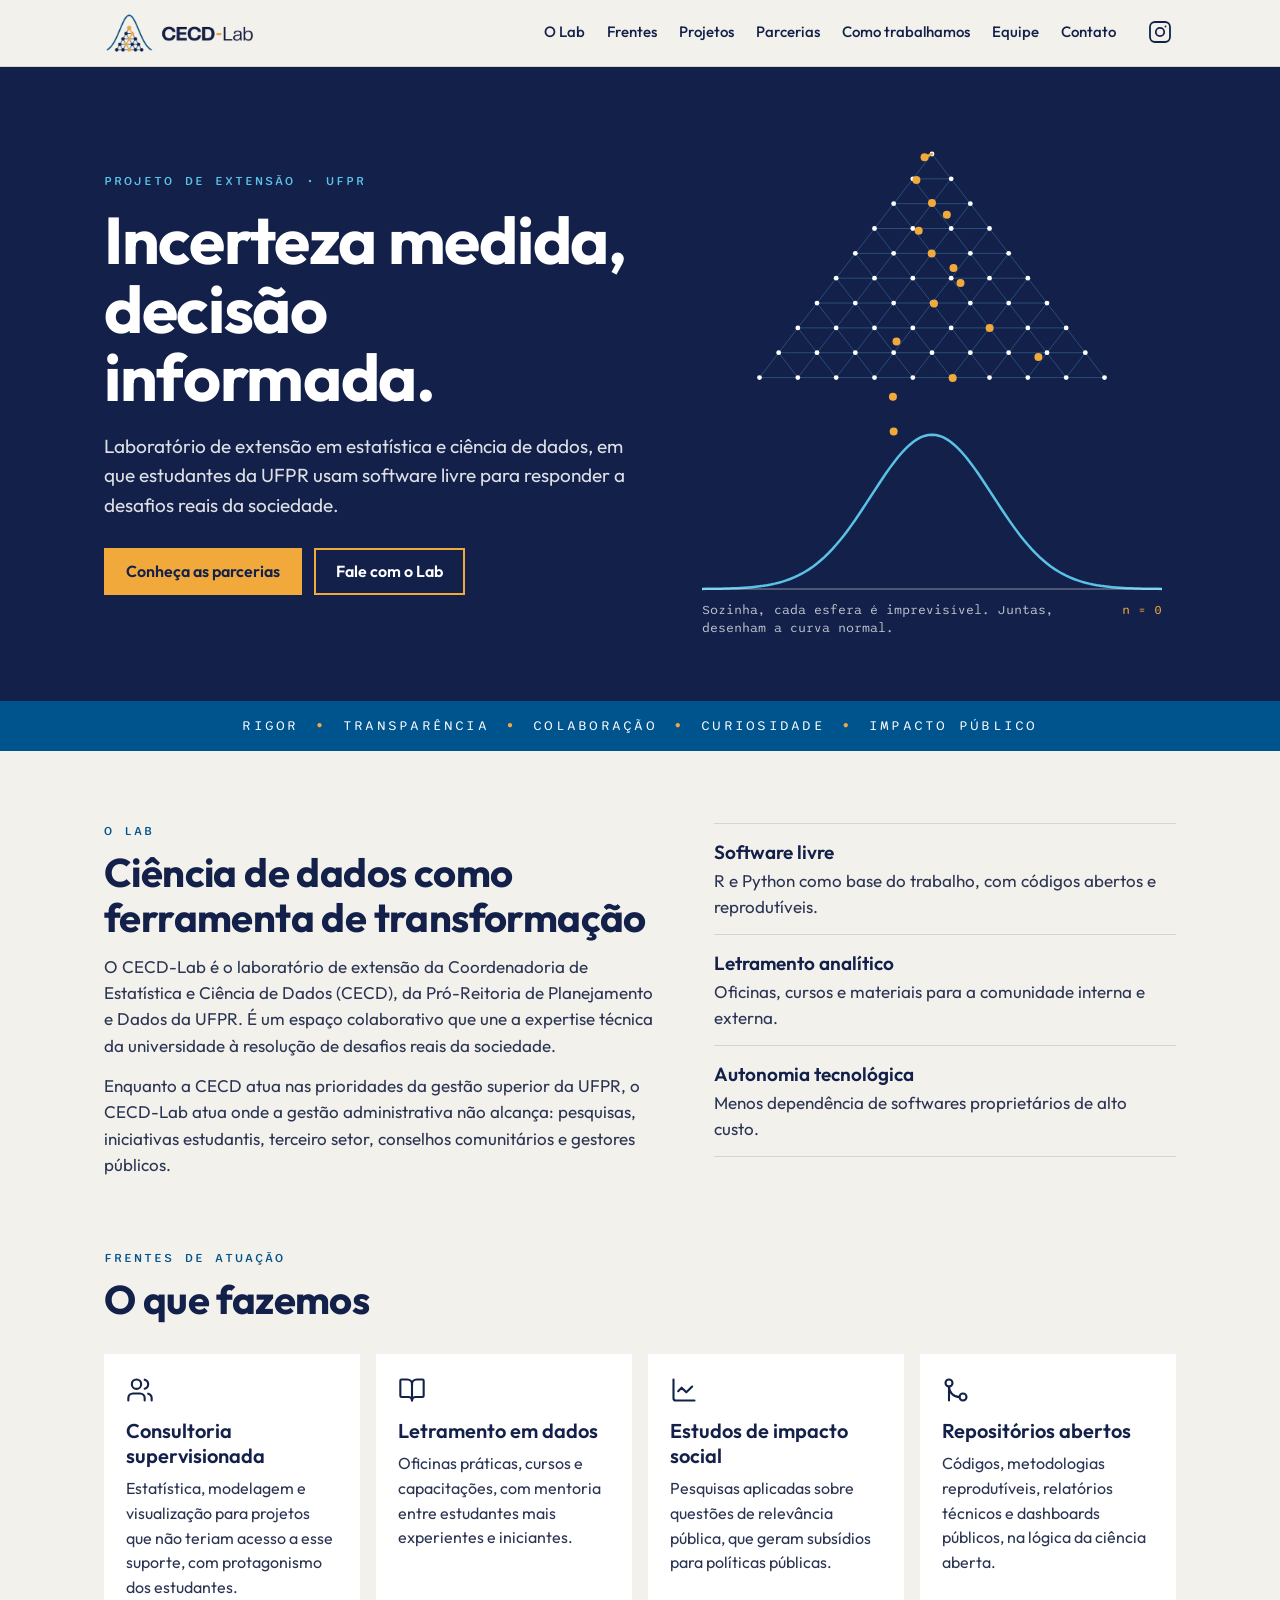
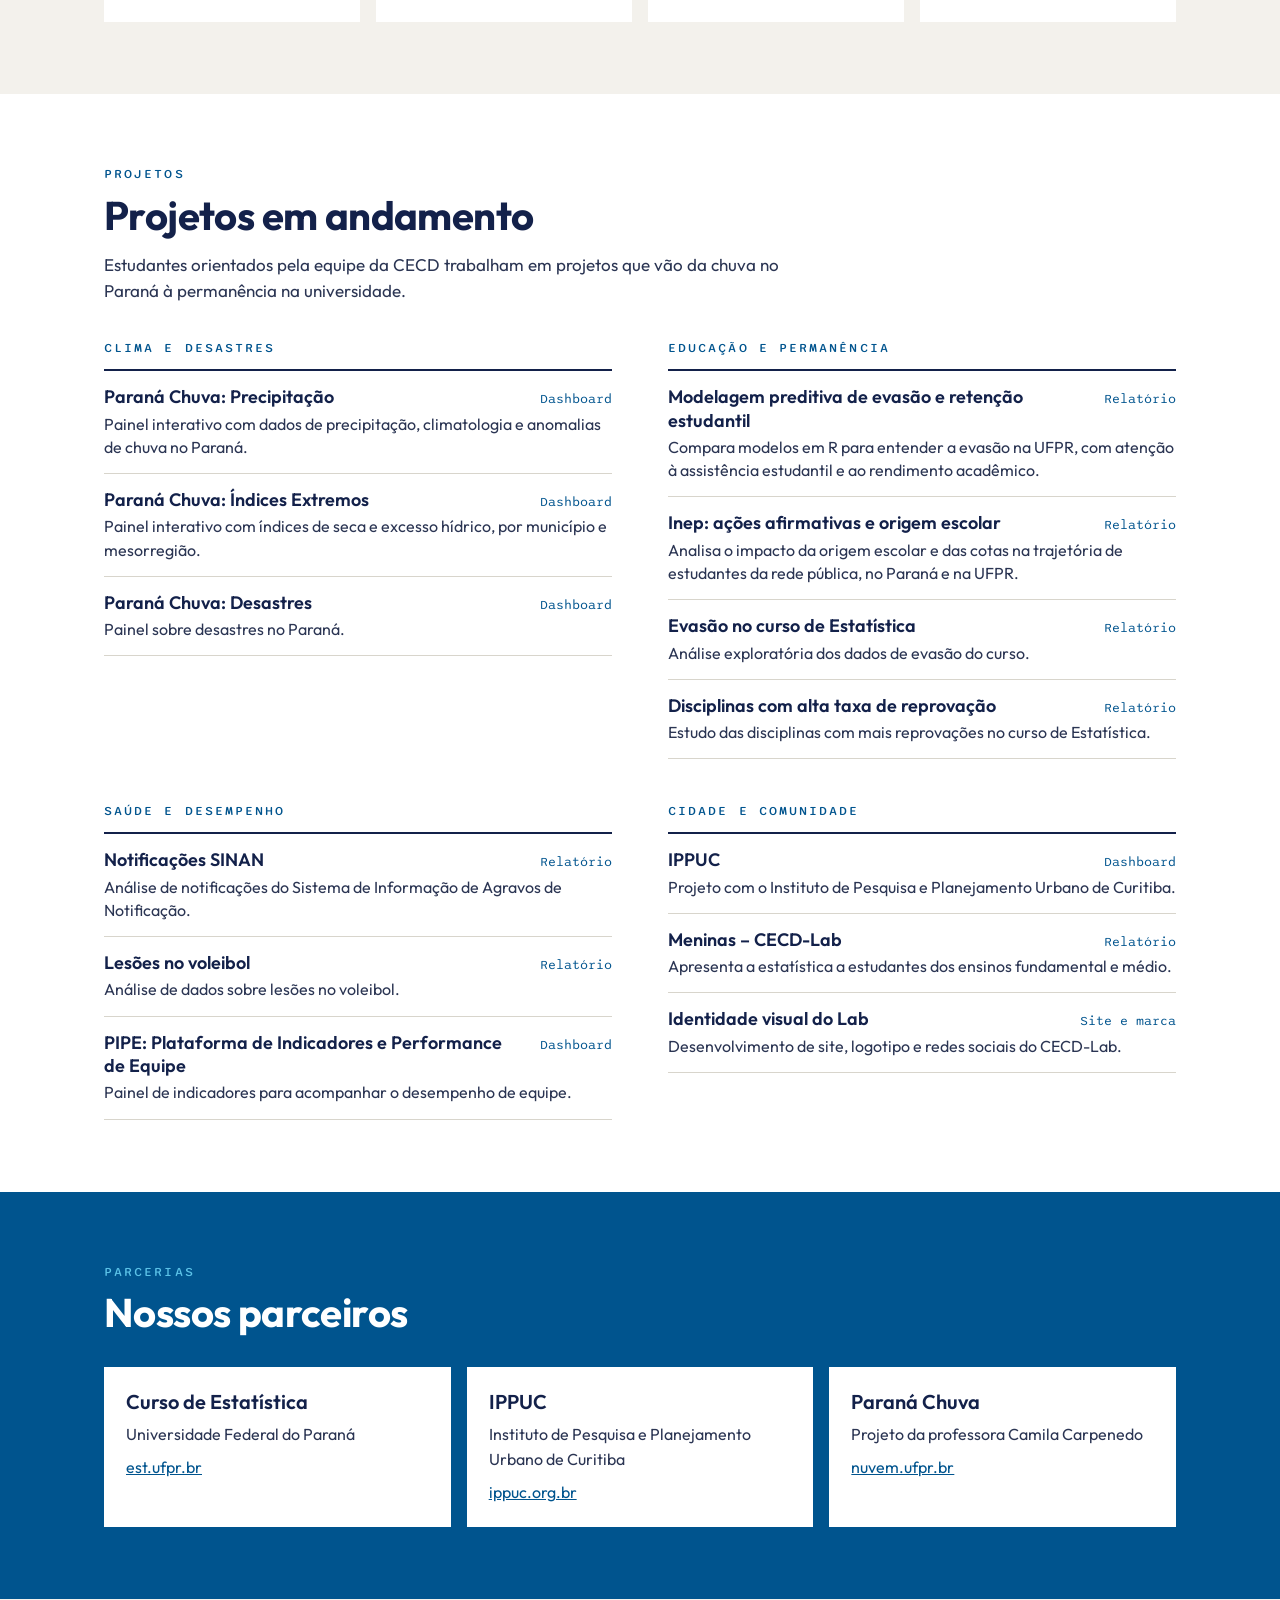
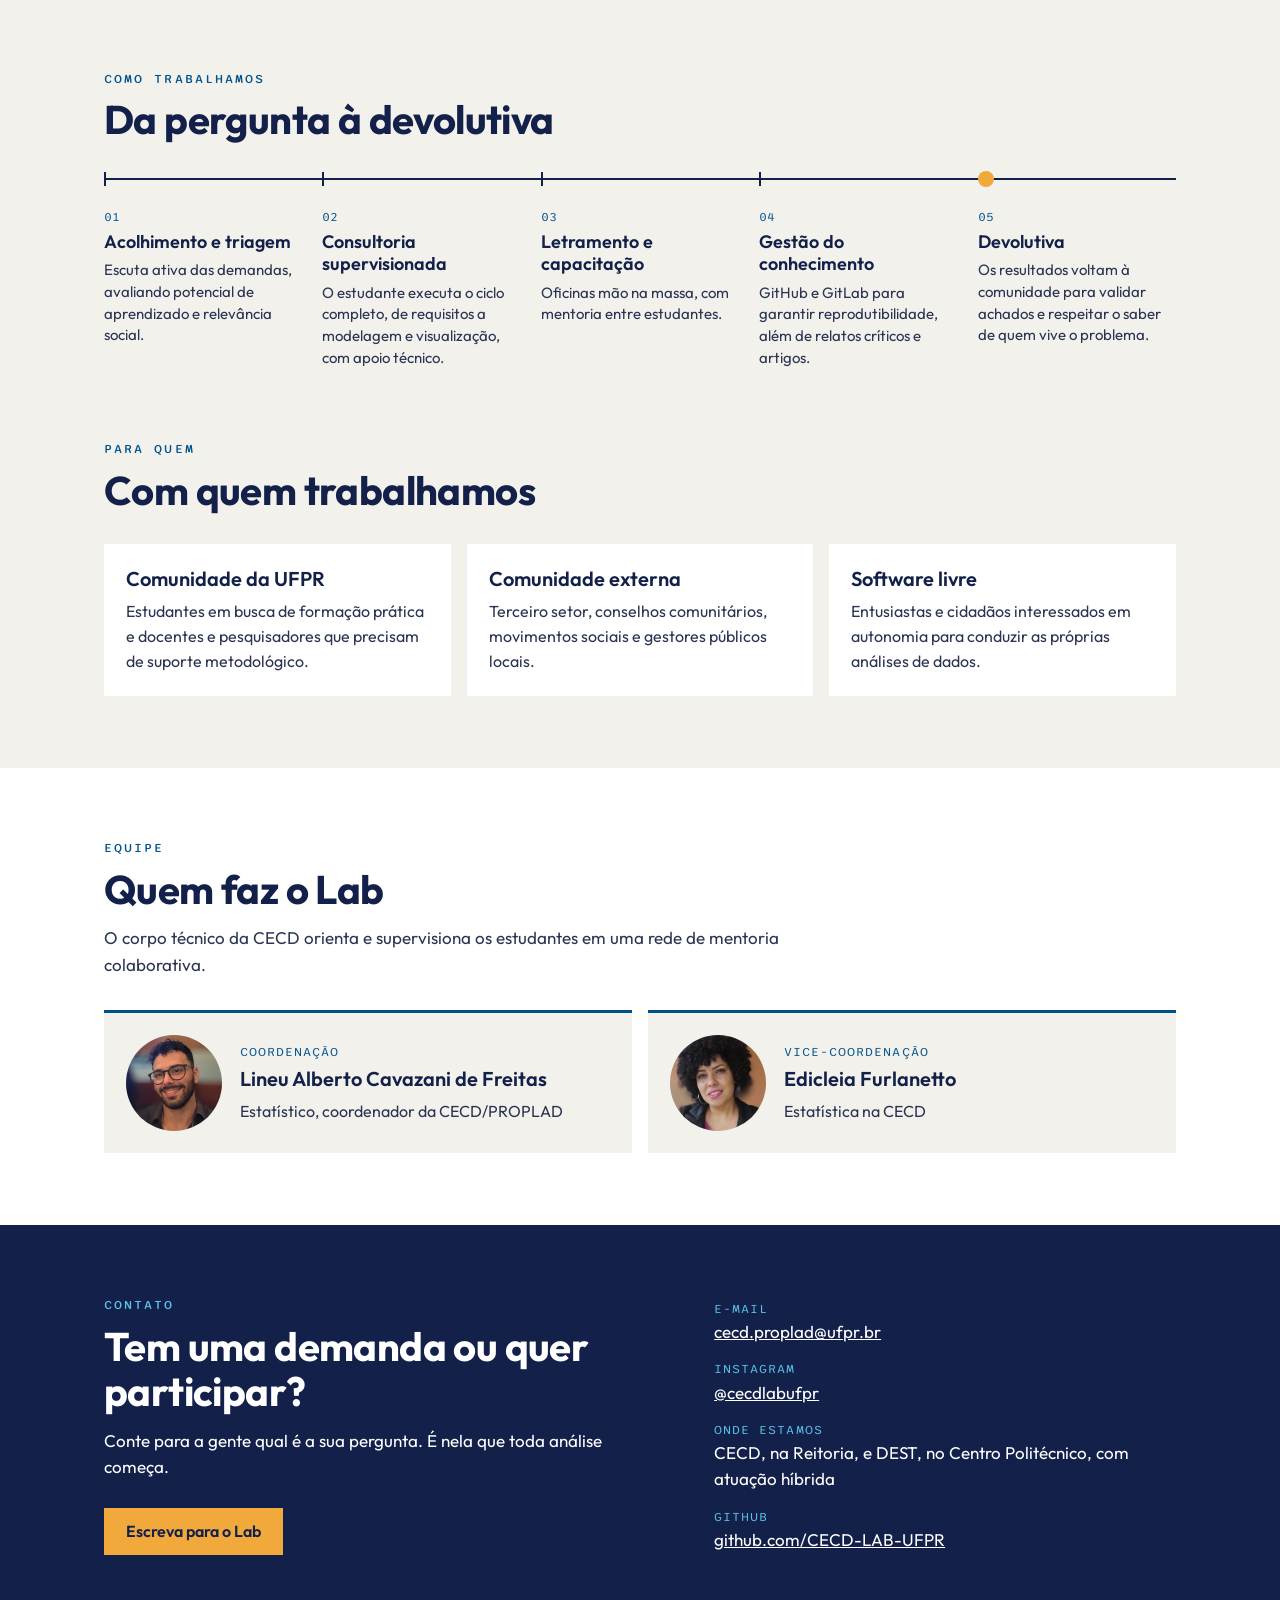
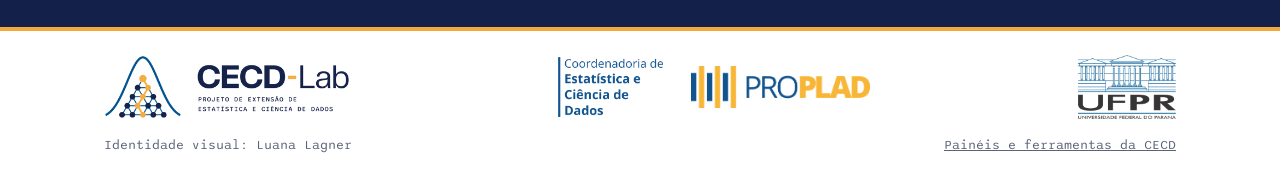
==== commit a9238445: "Adiciona link do Instagram no cabeçalho e no contato" ====
--- a/index.html
+++ b/index.html
@@ -51,9 +51,12 @@
 .topo { position: sticky; top: 0; z-index: 10; background: var(--papel); border-bottom: 1px solid var(--linha); }
 .topo .limite { display: flex; flex-wrap: wrap; align-items: center; justify-content: space-between; gap: 8px 28px; padding-top: 12px; padding-bottom: 12px; }
 .topo img { width: auto; height: 42px; }
-.menu { display: flex; flex-wrap: wrap; gap: 2px 22px; }
+.menu { display: flex; flex-wrap: wrap; gap: 2px 22px; margin-left: auto; }
 .menu a { padding: 2px 0; font-size: 15px; font-weight: 500; color: var(--marinho); text-decoration: none; border-bottom: 2px solid transparent; }
 .menu a:hover { border-bottom-color: var(--ambar); }
+.rede { display: block; padding: 4px; color: var(--marinho); border-bottom: 2px solid transparent; }
+.rede:hover { border-bottom-color: var(--ambar); }
+.rede svg { display: block; width: 24px; height: 24px; fill: none; stroke: currentColor; stroke-width: 1.8; stroke-linecap: round; stroke-linejoin: round; }
 
 /* Abertura */
 .capa { color: var(--branco); background: var(--marinho); }
@@ -148,6 +151,8 @@
 .creditos { display: flex; flex-wrap: wrap; justify-content: space-between; gap: 4px 24px; padding-bottom: 20px; font-family: var(--mono); font-size: 13px; color: #5a6378; }
 
 @media (max-width: 960px) {
+  .menu { order: 3; width: 100%; margin-left: 0; }
+  .rede { margin-left: auto; }
   .capa .limite, .duas-colunas, .areas { grid-template-columns: minmax(0, 1fr); gap: 36px; }
   .grade-4 { grid-template-columns: repeat(2, minmax(0, 1fr)); }
   .grade-3 { grid-template-columns: minmax(0, 1fr); }
@@ -194,6 +199,9 @@
       <a href="#equipe">Equipe</a>
       <a href="#contato">Contato</a>
     </nav>
+    <a class="rede" href="https://www.instagram.com/cecdlabufpr/" aria-label="Instagram do CECD-Lab" title="Instagram do CECD-Lab">
+      <svg viewBox="0 0 24 24" aria-hidden="true"><rect x="2" y="2" width="20" height="20" rx="5"/><circle cx="12" cy="12" r="4.2"/><path d="M17.5 6.5h.01"/></svg>
+    </a>
   </div>
 </header>
 
@@ -448,6 +456,8 @@
       <dl>
         <dt>E-mail</dt>
         <dd><a href="mailto:cecd.proplad@ufpr.br">cecd.proplad@ufpr.br</a></dd>
+        <dt>Instagram</dt>
+        <dd><a href="https://www.instagram.com/cecdlabufpr/">@cecdlabufpr</a></dd>
         <dt>Onde estamos</dt>
         <dd>CECD, na Reitoria, e DEST, no Centro Politécnico, com atuação híbrida</dd>
         <dt>GitHub</dt>
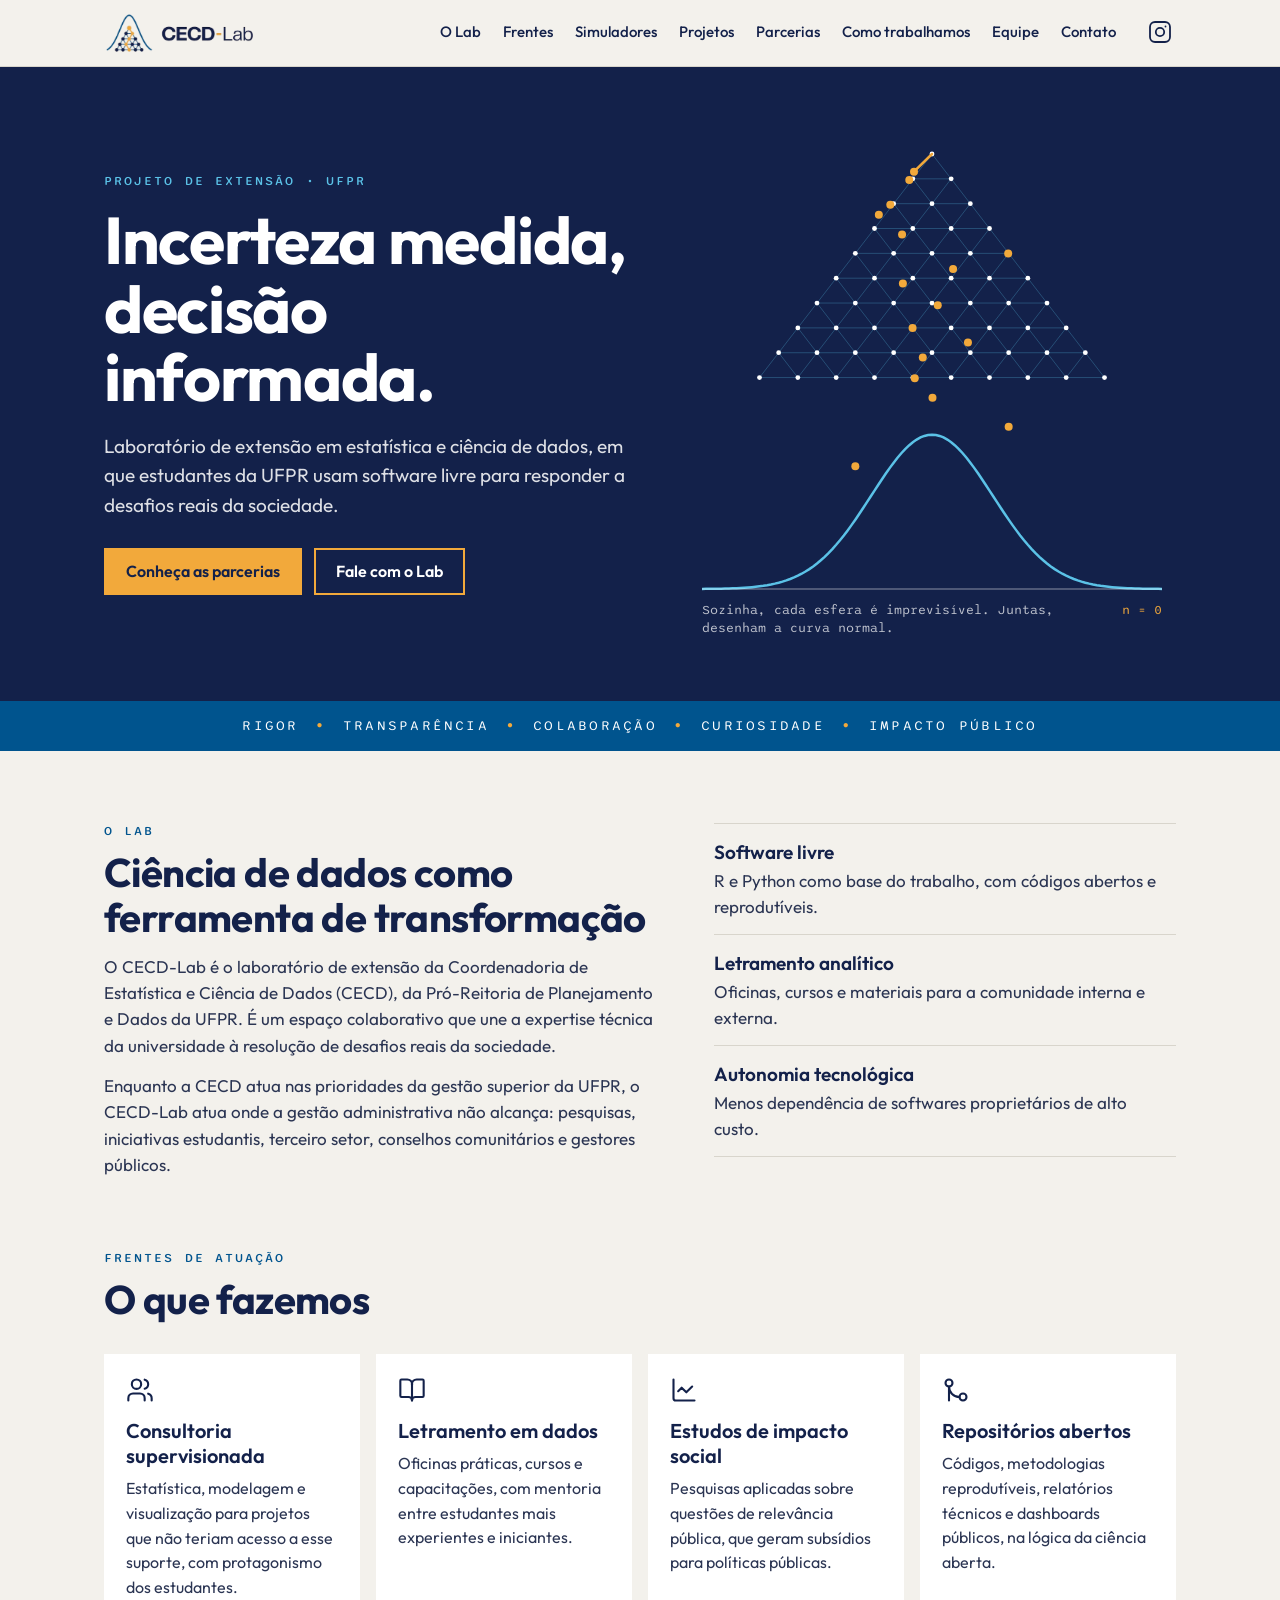
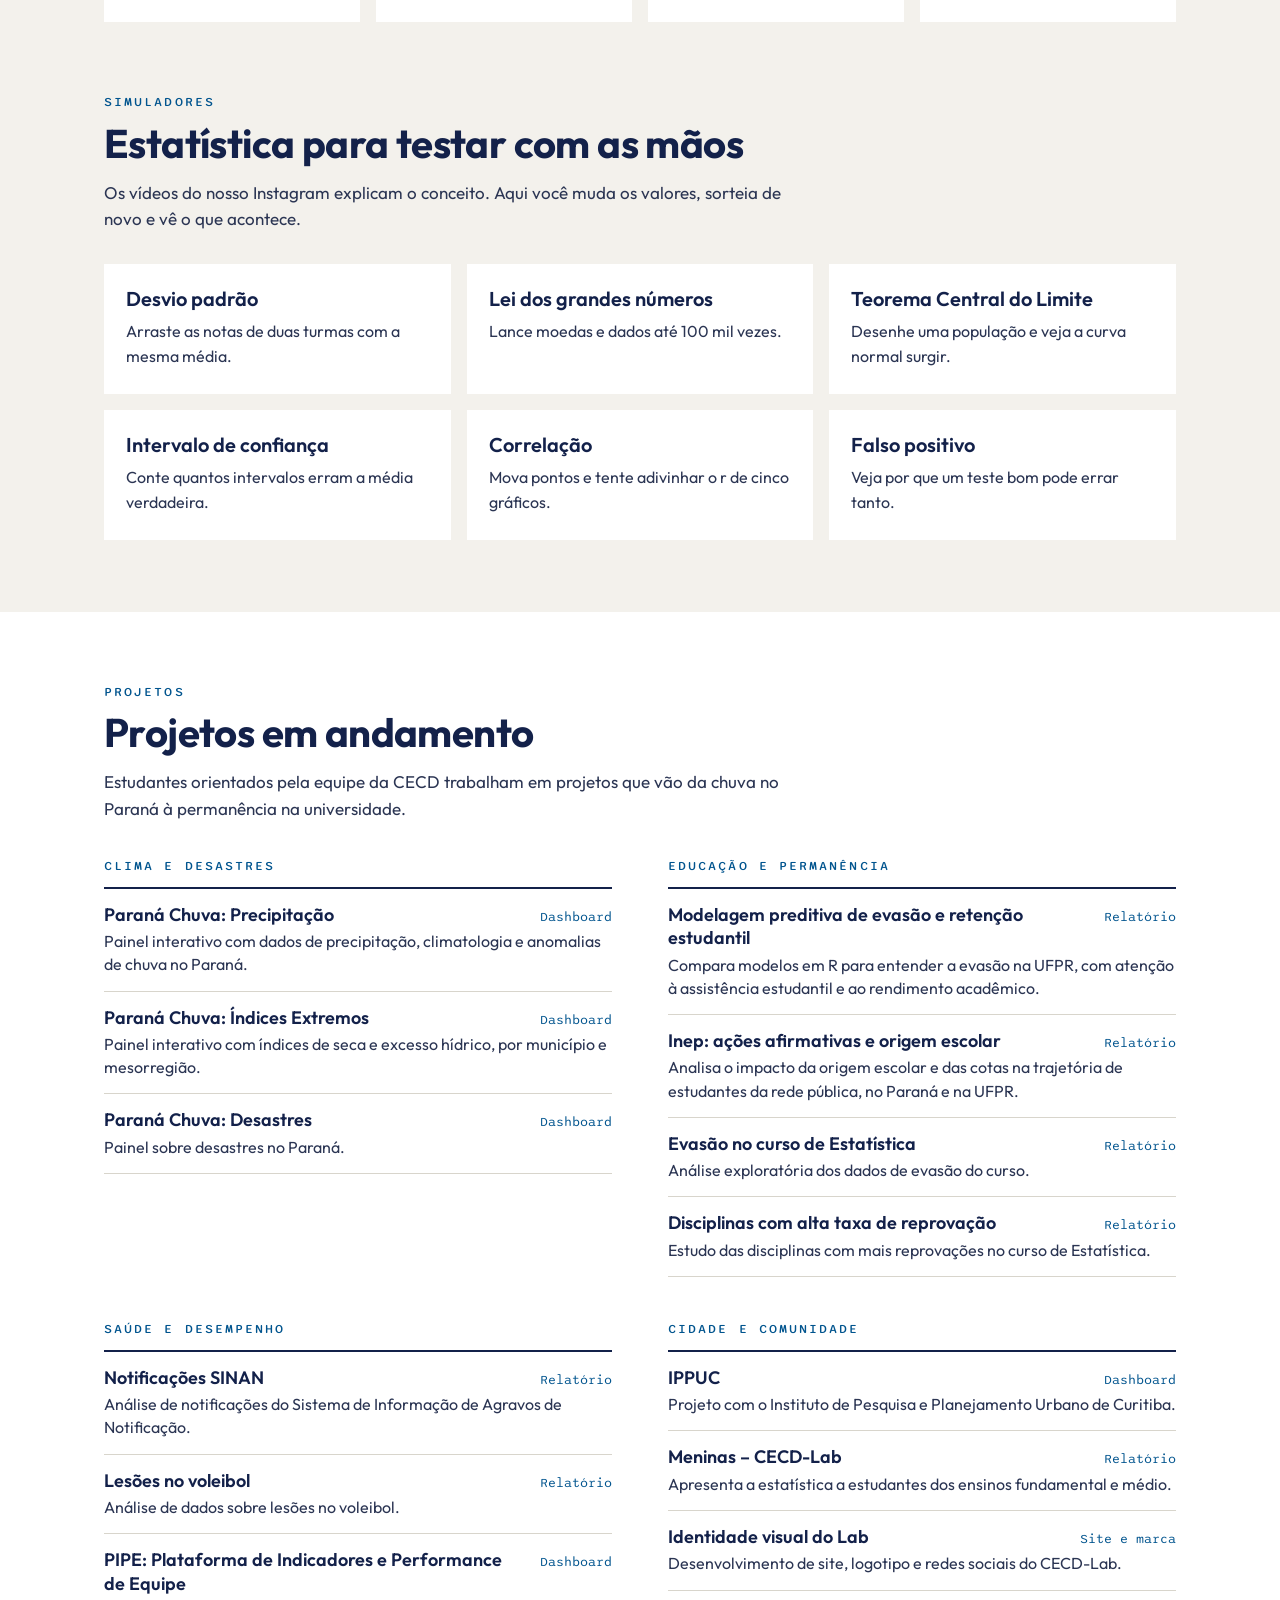
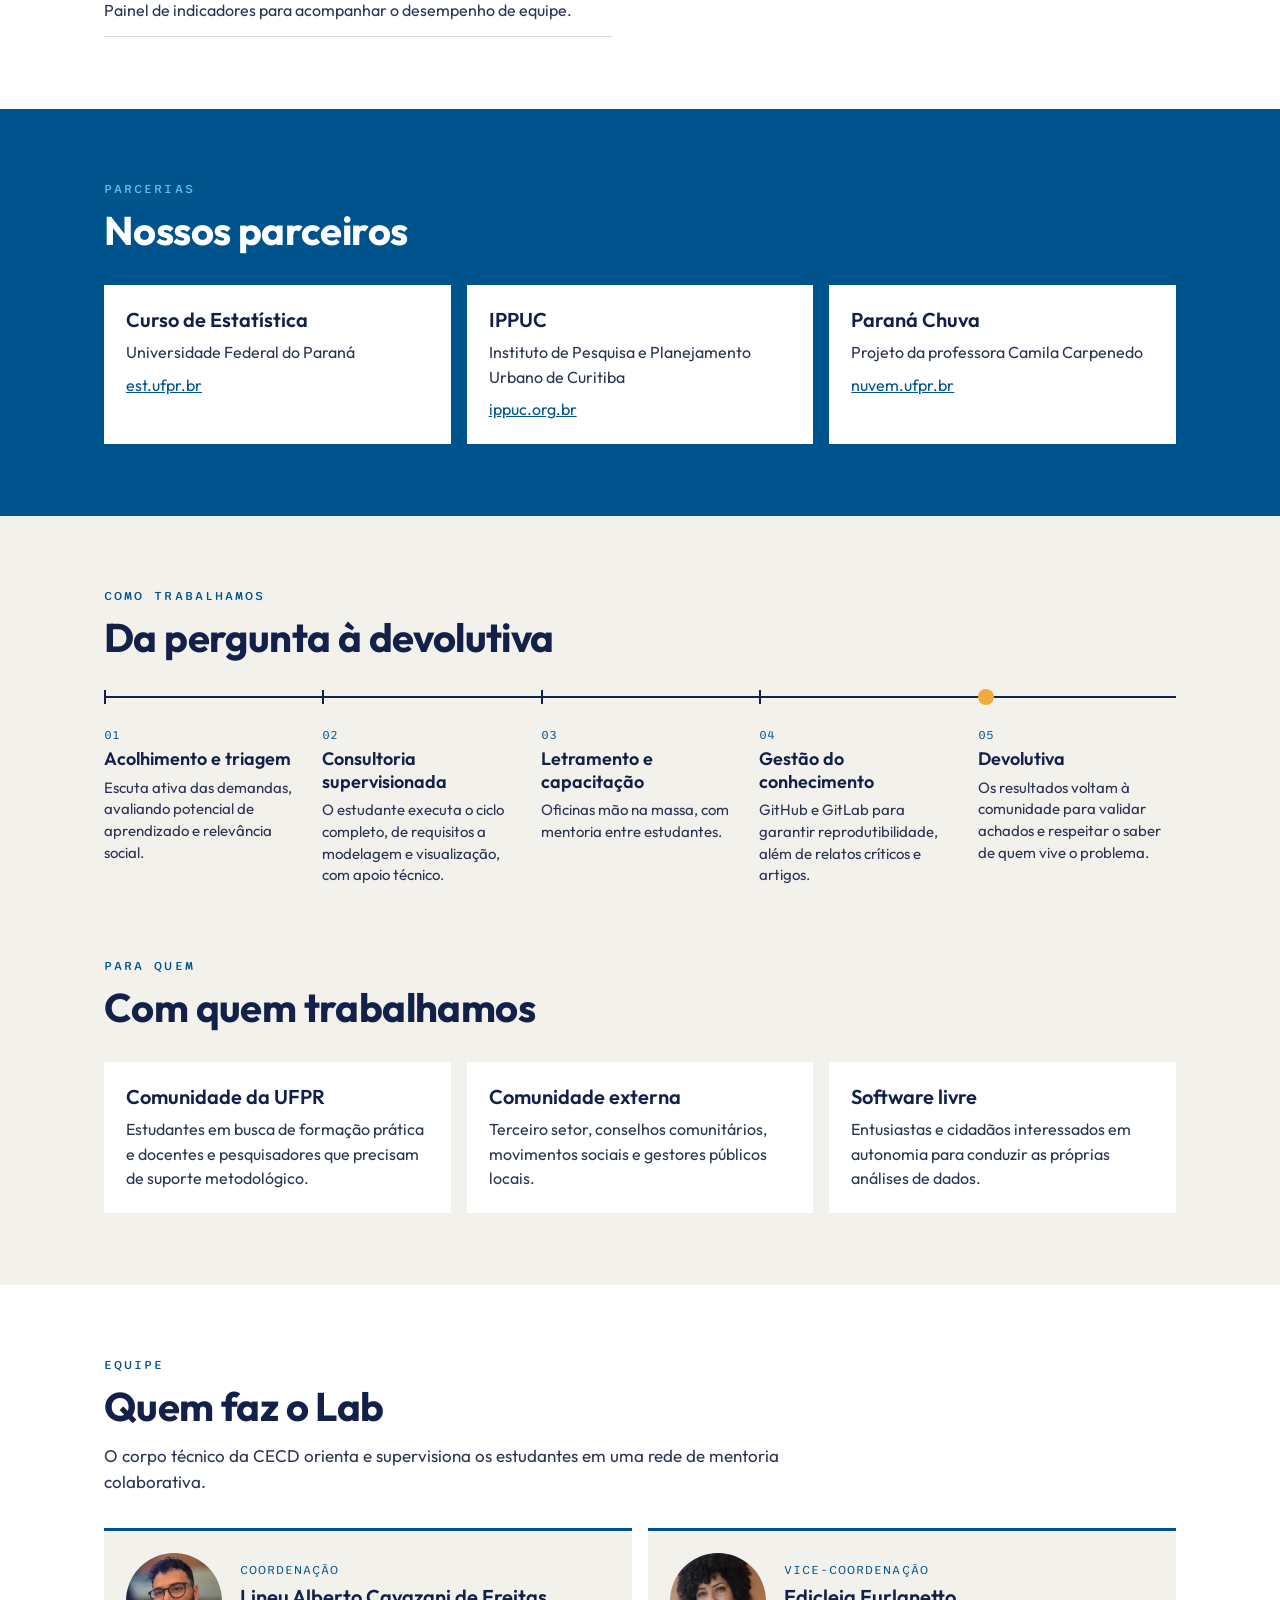
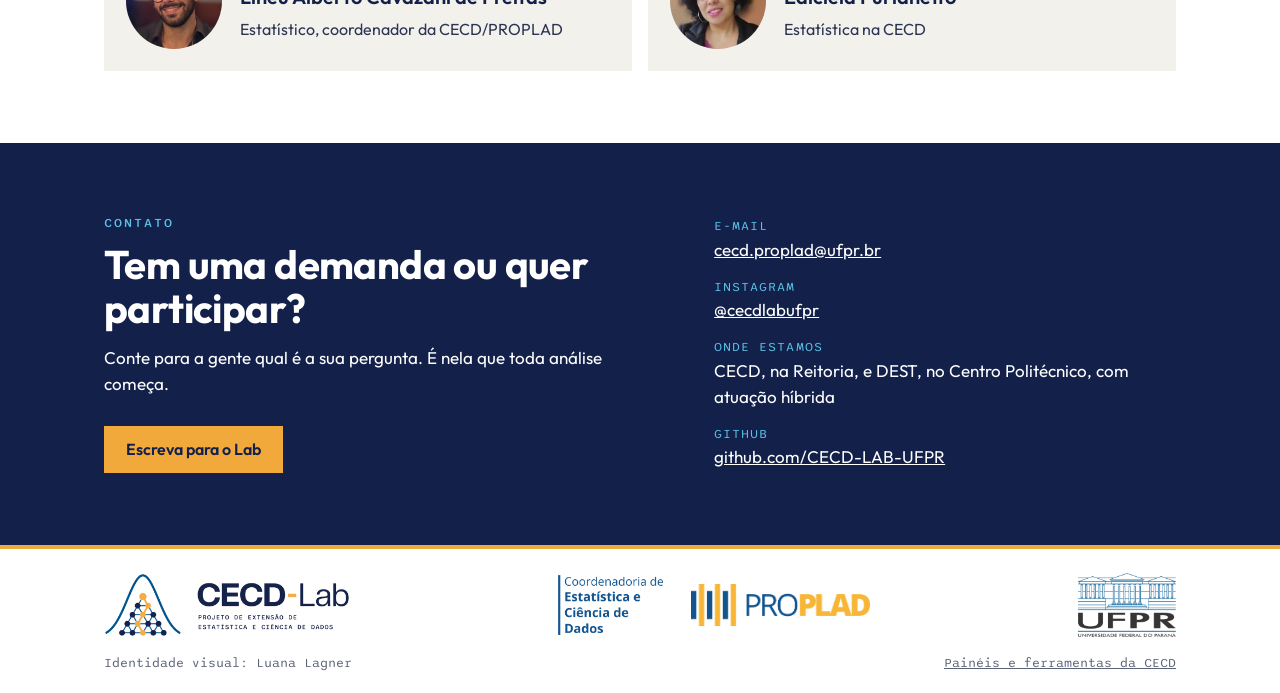
==== commit 29227d61: "Adiciona simuladores interativos de estatística Seis simuladores para acompanhar a série de Reels "E" ====
--- a/index.html
+++ b/index.html
@@ -95,6 +95,8 @@
 .cartao { padding: 22px; background: var(--branco); }
 .cartao h3 { font-size: 20px; font-weight: 600; line-height: 1.25; color: var(--marinho); }
 .cartao p { margin-top: 8px; font-size: 16px; }
+.cartao-link { display: block; text-decoration: none; border-bottom: 3px solid transparent; }
+.cartao-link:hover { border-bottom-color: var(--ambar); }
 .icone { display: block; width: 28px; height: 28px; margin-bottom: 14px; fill: none; stroke: var(--marinho); stroke-width: 1.8; stroke-linecap: round; stroke-linejoin: round; }
 
 /* Projetos: lista agrupada por área. A fonte é a planilha "Grupos CECD - LAB",
@@ -193,6 +195,7 @@
     <nav class="menu" aria-label="Seções da página">
       <a href="#lab">O Lab</a>
       <a href="#frentes">Frentes</a>
+      <a href="#simuladores">Simuladores</a>
       <a href="#projetos">Projetos</a>
       <a href="#parcerias">Parcerias</a>
       <a href="#metodo">Como trabalhamos</a>
@@ -274,6 +277,22 @@
           <h3>Repositórios abertos</h3>
           <p>Códigos, metodologias reprodutíveis, relatórios técnicos e dashboards públicos, na lógica da ciência aberta.</p>
         </article>
+      </div>
+    </div>
+  </section>
+
+  <section class="secao" id="simuladores" style="padding-top: 0">
+    <div class="limite">
+      <p class="rotulo">Simuladores</p>
+      <h2>Estatística para testar com as mãos</h2>
+      <p class="abertura">Os vídeos do nosso Instagram explicam o conceito. Aqui você muda os valores, sorteia de novo e vê o que acontece.</p>
+      <div class="grade grade-3">
+        <a class="cartao cartao-link" href="simuladores/desvio-padrao/"><h3>Desvio padrão</h3><p>Arraste as notas de duas turmas com a mesma média.</p></a>
+        <a class="cartao cartao-link" href="simuladores/grandes-numeros/"><h3>Lei dos grandes números</h3><p>Lance moedas e dados até 100 mil vezes.</p></a>
+        <a class="cartao cartao-link" href="simuladores/limite-central/"><h3>Teorema Central do Limite</h3><p>Desenhe uma população e veja a curva normal surgir.</p></a>
+        <a class="cartao cartao-link" href="simuladores/intervalo-de-confianca/"><h3>Intervalo de confiança</h3><p>Conte quantos intervalos erram a média verdadeira.</p></a>
+        <a class="cartao cartao-link" href="simuladores/correlacao/"><h3>Correlação</h3><p>Mova pontos e tente adivinhar o r de cinco gráficos.</p></a>
+        <a class="cartao cartao-link" href="simuladores/falso-positivo/"><h3>Falso positivo</h3><p>Veja por que um teste bom pode errar tanto.</p></a>
       </div>
     </div>
   </section>
